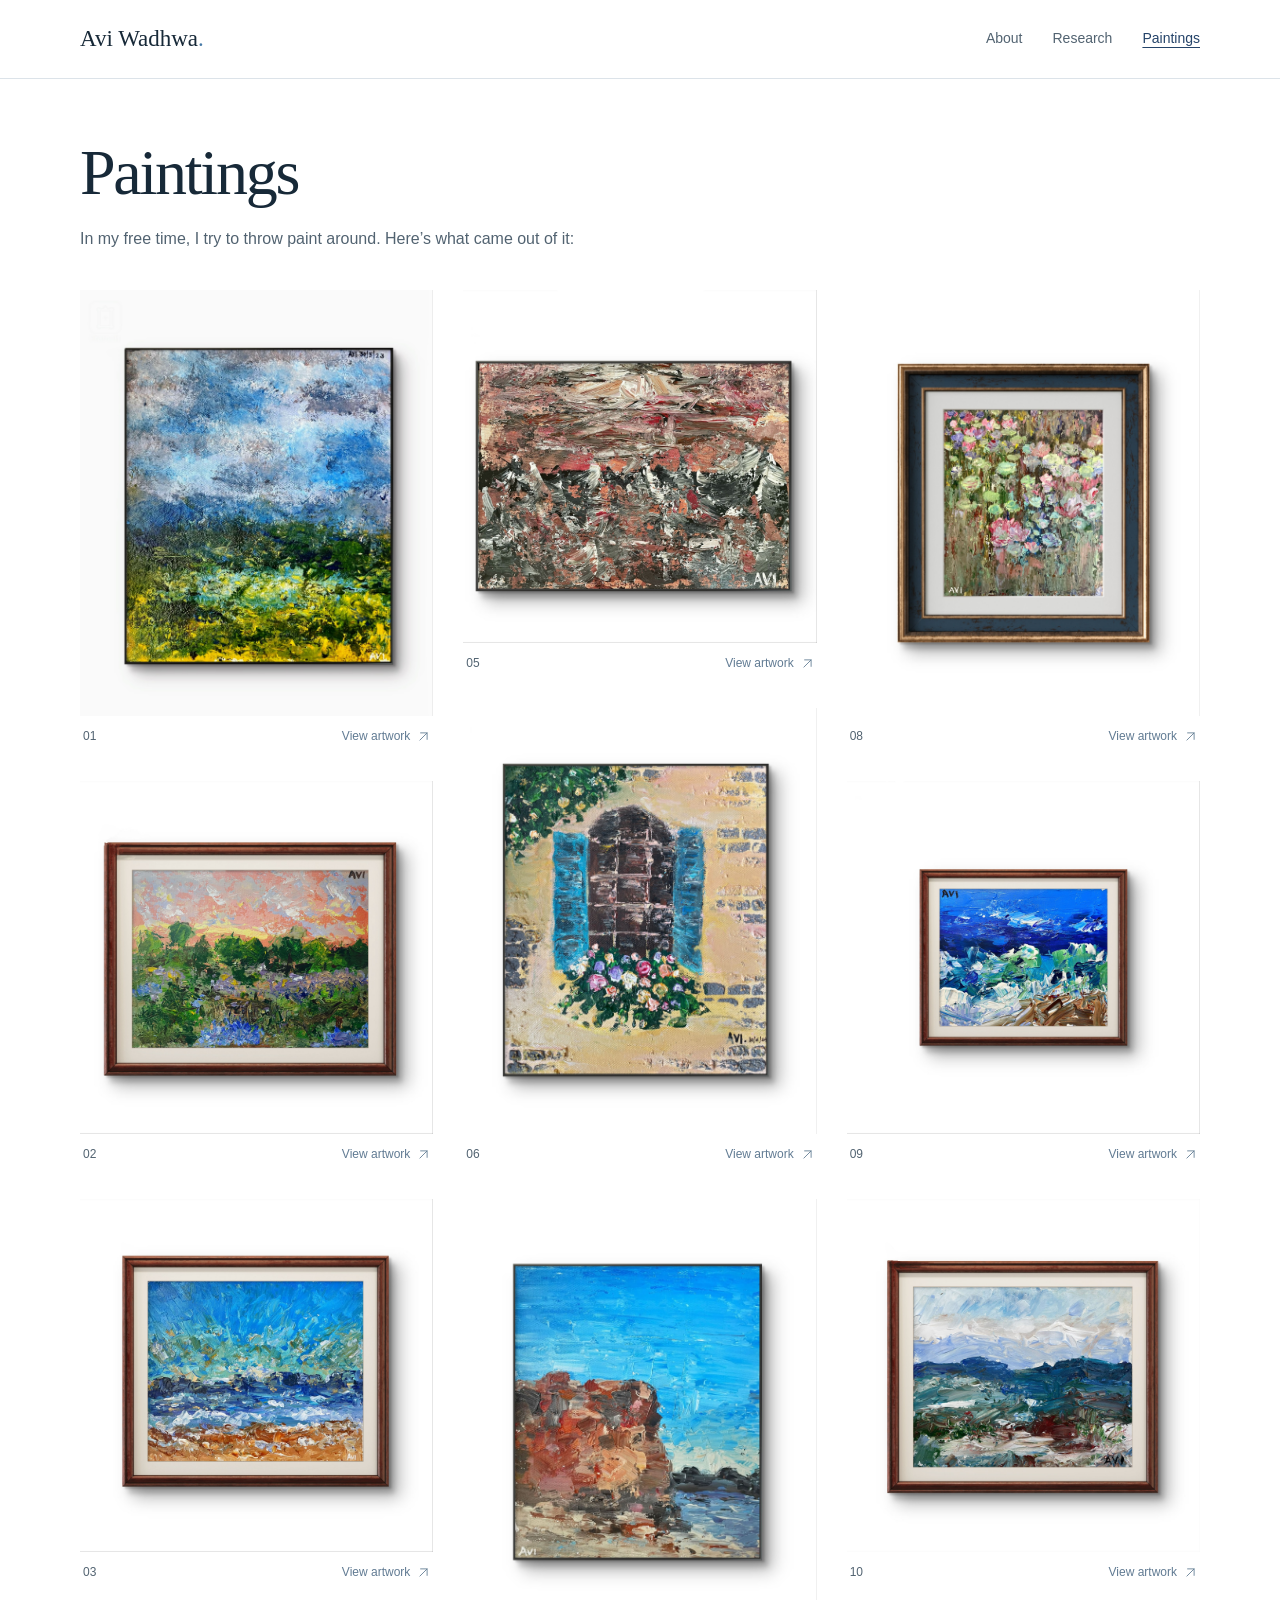
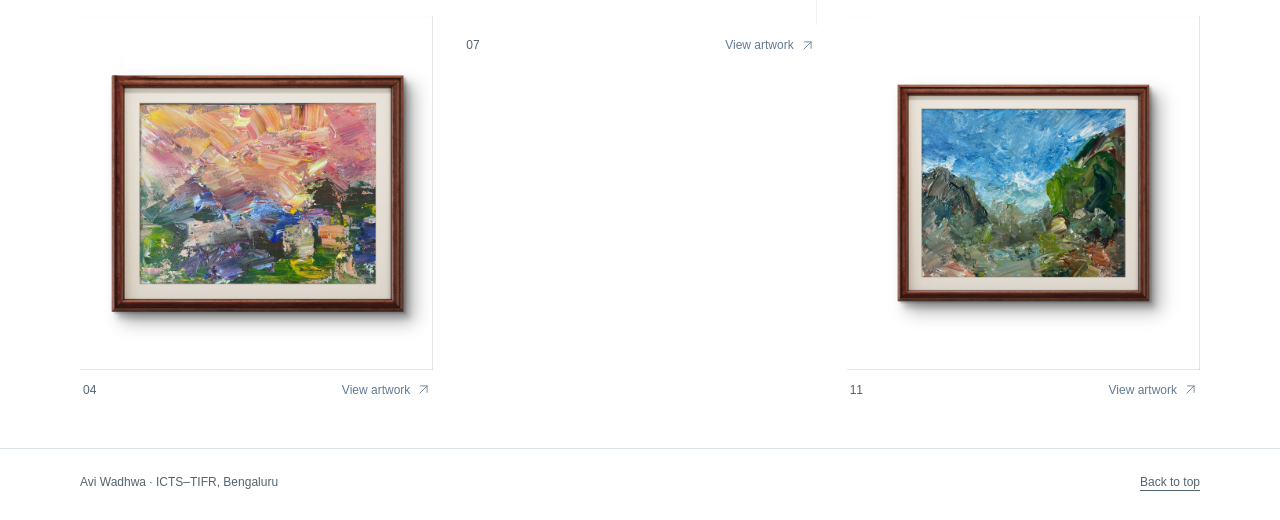
==== paintings.html @ 1bdc979d "Add files via upload" ====
<!doctype html>
<html lang="en">
<head>
  <meta charset="utf-8">
  <meta name="viewport" content="width=device-width, initial-scale=1">
  <meta name="color-scheme" content="light">
  <meta name="theme-color" content="#ffffff">
  <title>Paintings | Avi Wadhwa</title>
  <meta name="description" content="A selection of paintings by Avi Wadhwa.">
  <link rel="icon" href="data:image/svg+xml,%3Csvg xmlns='http://www.w3.org/2000/svg' viewBox='0 0 64 64'%3E%3Crect width='64' height='64' rx='14' fill='%23244369'/%3E%3Ctext x='32' y='41' font-family='Georgia,serif' font-size='30' text-anchor='middle' fill='white'%3EAW%3C/text%3E%3C/svg%3E">
  <style>
    :root { --ink: #172938; --muted: #526371; --blue: #244369; --blue-hover: #173352; --line: #dce3e9; --serif: Georgia, "Times New Roman", serif; --sans: -apple-system, BlinkMacSystemFont, "Segoe UI", Roboto, Helvetica, Arial, sans-serif; }
    *, *::before, *::after { box-sizing: border-box; }
    html { scroll-behavior: smooth; scroll-padding-top: 100px; }
    body { margin: 0; background: #fff; color: var(--ink); font-family: var(--sans); font-size: 17px; line-height: 1.7; -webkit-font-smoothing: antialiased; }
    a { color: var(--blue); text-underline-offset: 4px; text-decoration-thickness: 1px; }
    a:hover { color: var(--blue-hover); }
    a:focus-visible, button:focus-visible { outline: 3px solid #3b79bf; outline-offset: 5px; border-radius: 2px; }
    button { font: inherit; }
    h1, h2, p { margin: 0; }
    .container { width: min(1120px, calc(100% - 80px)); margin-inline: auto; }
    .skip-link { position: fixed; top: -100px; left: 16px; background: #fff; border: 2px solid var(--blue); padding: 8px 16px; z-index: 100; }
    .skip-link:focus { top: 12px; }
    .site-header { position: sticky; top: 0; z-index: 20; background: rgba(255, 255, 255, .97); border-bottom: 1px solid var(--line); }
    .header-inner { min-height: 78px; display: flex; align-items: center; justify-content: space-between; gap: 32px; }
    .brand { color: var(--ink); font-family: var(--serif); font-size: 23px; font-weight: 400; text-decoration: none; white-space: nowrap; }
    .brand::after { content: "."; color: #477aa7; }
    nav { display: flex; align-items: center; gap: 30px; }
    nav a { color: var(--muted); text-decoration: none; font-size: 14px; font-weight: 500; padding-block: 10px; }
    nav a:hover, nav a[aria-current="page"] { color: var(--blue); text-decoration: underline; }
    .gallery-intro { padding-block: 58px 38px; }
    h1 { font-family: var(--serif); font-weight: 400; font-size: clamp(44px, 5.5vw, 64px); line-height: 1.12; letter-spacing: -.035em; }
    .gallery-intro p { margin-top: 16px; color: var(--muted); font-size: 16px; }
    .gallery { columns: 3; column-gap: 30px; padding-bottom: 48px; }
    .artwork { margin: 0 0 34px; break-inside: avoid; }
    .artwork-open { display: block; width: 100%; padding: 0; border: 0; background: #fff; color: var(--muted); text-align: left; cursor: zoom-in; }
    .artwork-open img { display: block; width: 100%; height: auto; transition: opacity .18s ease; }
    .artwork-open:hover img { opacity: .92; }
    .artwork-caption { display: flex; justify-content: space-between; gap: 12px; align-items: center; margin-top: 10px; padding: 0 3px; font-size: 12px; }
    .artwork-action { display: inline-flex; align-items: center; gap: 7px; color: #617b93; }
    .artwork-action svg { width: 13px; height: 13px; }
    .site-footer { border-top: 1px solid var(--line); padding-block: 23px 28px; }
    .footer-inner { display: flex; gap: 20px; justify-content: space-between; font-size: 12px; color: var(--muted); }
    .footer-inner a { color: var(--muted); }
    .artwork-viewer { width: min(1080px, calc(100vw - 40px)); max-width: none; max-height: calc(100vh - 32px); max-height: calc(100dvh - 32px); padding: 20px 24px; border: 1px solid var(--line); border-radius: 5px; color: var(--ink); background: #fff; }
    .artwork-viewer::backdrop { background: rgba(15, 29, 42, .72); }
    .viewer-header { display: flex; justify-content: space-between; gap: 20px; align-items: center; padding-bottom: 12px; }
    .viewer-title { font-family: var(--serif); font-size: 21px; font-weight: 400; }
    .close-viewer { display: inline-flex; align-items: center; justify-content: center; width: 42px; height: 42px; padding: 10px; border: 1px solid var(--line); border-radius: 3px; background: #fff; color: var(--blue); cursor: pointer; }
    .close-viewer svg { width: 18px; height: 18px; }
    .viewer-image { display: block; max-width: 100%; width: auto; height: auto; max-height: calc(100vh - 210px); max-height: calc(100dvh - 210px); margin-inline: auto; object-fit: contain; }
    .viewer-footer { display: flex; justify-content: space-between; gap: 12px; align-items: center; padding-top: 17px; }
    .viewer-count { color: var(--muted); font-size: 12px; }
    .viewer-step { min-height: 42px; padding: 7px 13px; border: 1px solid var(--line); border-radius: 3px; background: #fff; color: var(--blue); font-size: 13px; cursor: pointer; }
    .close-viewer:hover, .viewer-step:hover { background: #f3f7fb; }
    @media (max-width: 950px) { .gallery { columns: 2; } }
    @media (max-width: 740px) {
      html { scroll-padding-top: 124px; }
      .container { width: calc(100% - 40px); }
      .header-inner { flex-wrap: wrap; justify-content: center; gap: 0; padding-block: 10px 4px; }
      .brand { width: 100%; text-align: center; font-size: 21px; }
      nav { gap: 16px; }
      .gallery-intro { padding-block: 43px 29px; }
      .gallery { column-gap: 24px; }
      .footer-inner { flex-wrap: wrap; gap: 8px; }
    }
    @media (max-width: 560px) {
      .gallery { columns: 1; padding-bottom: 20px; }
      .artwork { margin-bottom: 29px; }
      .artwork-viewer { width: calc(100vw - 20px); padding: 14px; }
      .viewer-image { max-height: calc(100vh - 195px); max-height: calc(100dvh - 195px); }
      .viewer-header { padding-bottom: 8px; }
    }
    @media (prefers-reduced-motion: reduce) { html { scroll-behavior: auto; } *, *::before, *::after { transition: none !important; } }
    @media print { .site-header { position: static; } nav, .skip-link, .artwork-action { display: none; } .container { width: 100%; } .gallery { columns: 2; } .gallery-intro { padding-block: 20px 25px; } }
  </style>
</head>
<body>
  <a class="skip-link" href="#main">Skip to content</a>
  <header class="site-header">
    <div class="container header-inner">
      <a class="brand" href="index.html">Avi Wadhwa</a>
      <nav aria-label="Main navigation">
        <a href="index.html#about">About</a>
        <a href="index.html#research">Research</a>
        <a href="paintings.html" aria-current="page">Paintings</a>
      </nav>
    </div>
  </header>
  <main id="main" class="container">
    <div class="gallery-intro">
      <h1 id="paintings-heading">Paintings</h1>
      <p>In my free time, I try to throw paint around. Here’s what came out of it:</p>
    </div>
    <div class="gallery" role="group" aria-labelledby="paintings-heading">
      <figure class="artwork" id="painting-01">
          <button class="artwork-open" type="button" aria-haspopup="dialog" aria-controls="artwork-viewer" aria-label="View painting 01 at full size">
            <img src="[data-uri]" alt="A blue and white sky above a meadow of yellow flowers." width="1491" height="1800" loading="lazy" decoding="async">
            <span class="artwork-caption"><span>01</span><span class="artwork-action" aria-hidden="true">View artwork <svg viewBox="0 0 18 18" fill="none" stroke="currentColor" stroke-width="1.2" stroke-linecap="round" stroke-linejoin="round"><path d="M4 14 14 4 M5 4h9v9"/></svg></span></span>
          </button>
        </figure>
        <figure class="artwork" id="painting-02">
          <button class="artwork-open" type="button" aria-haspopup="dialog" aria-controls="artwork-viewer" aria-label="View painting 02 at full size">
            <img src="[data-uri]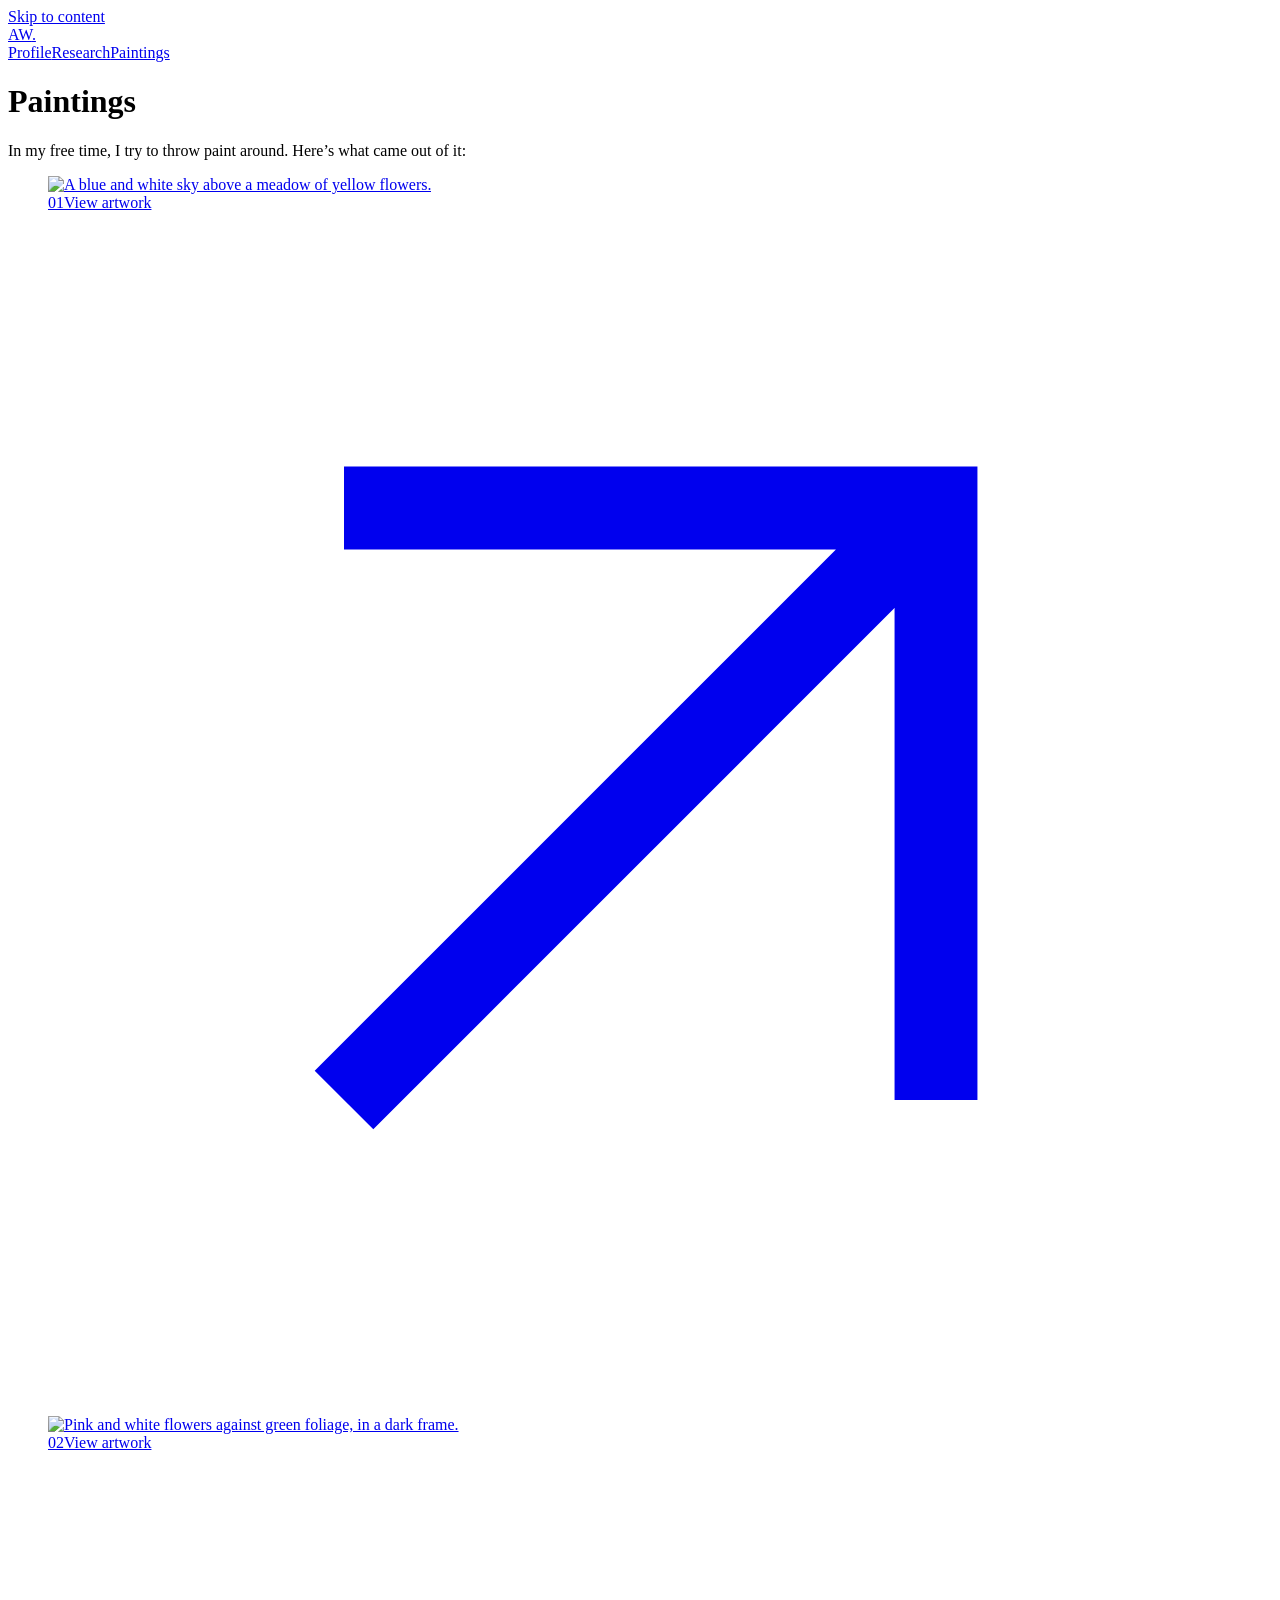
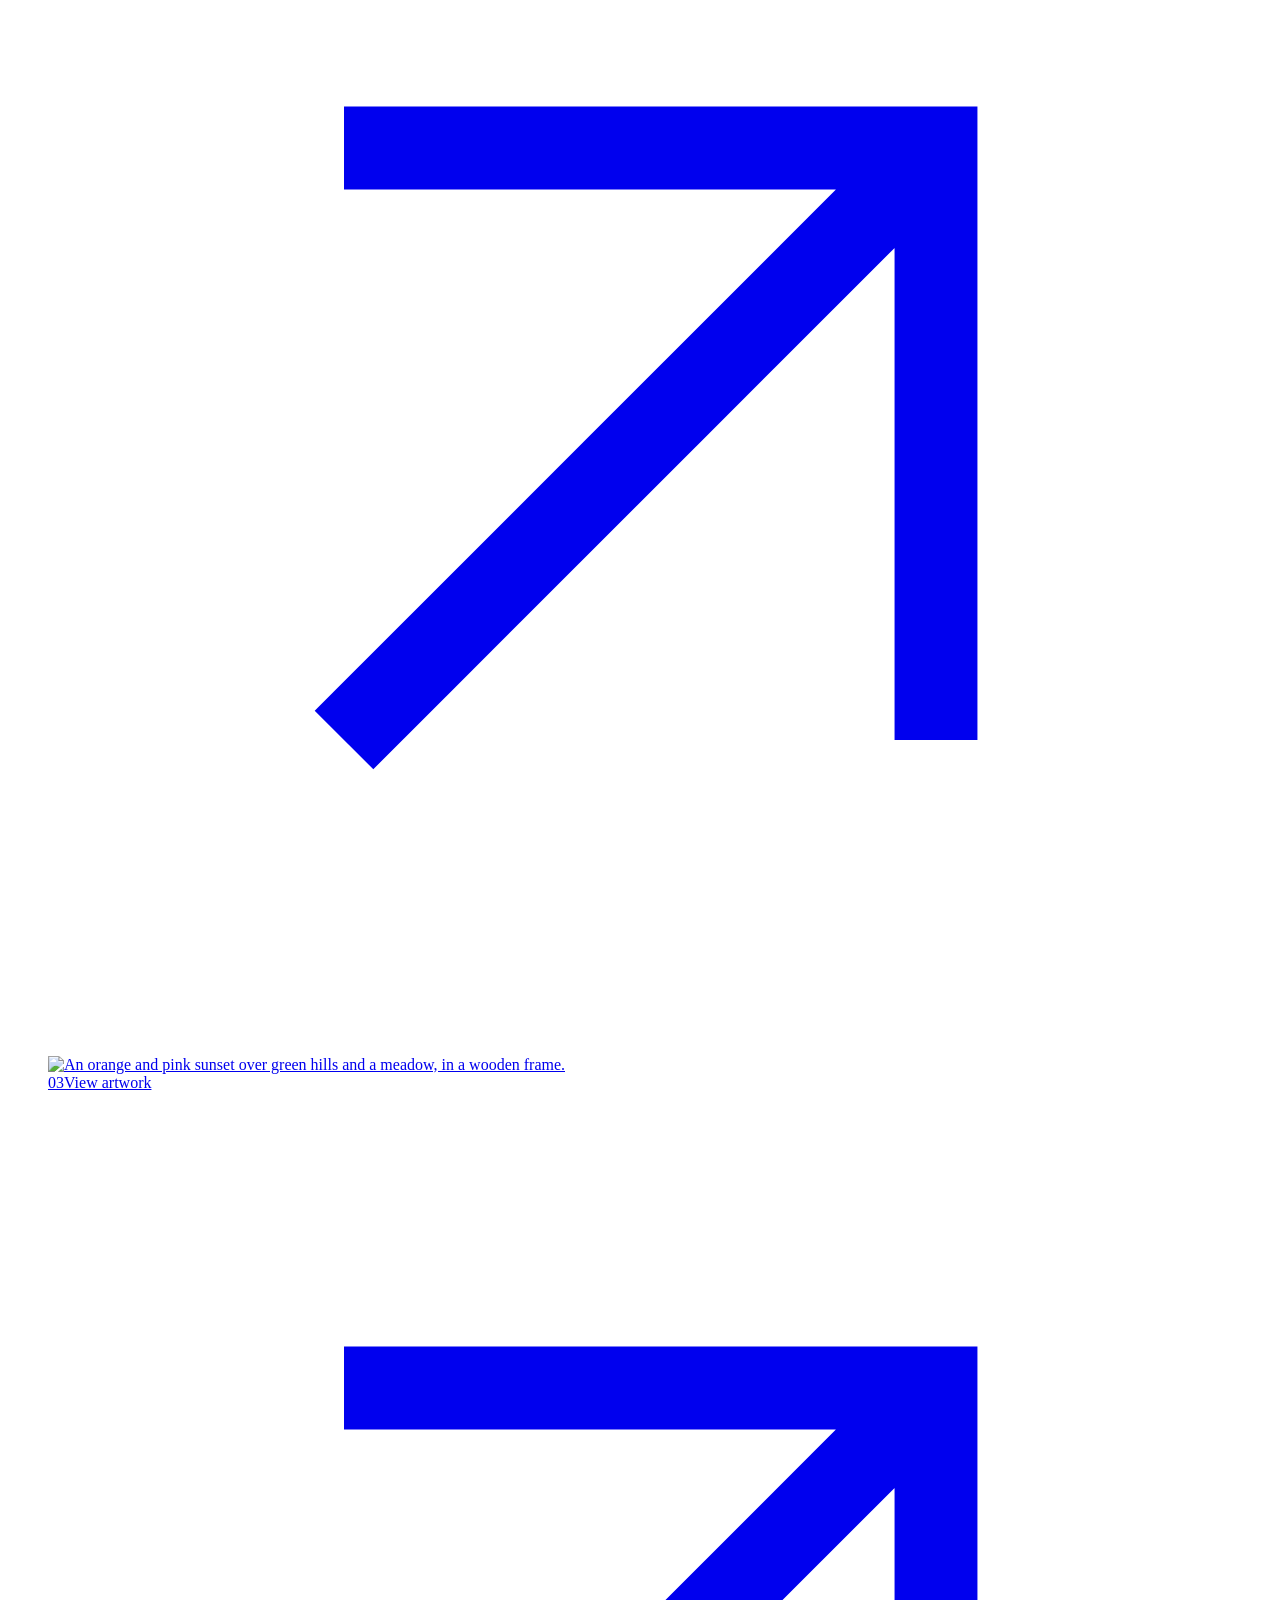
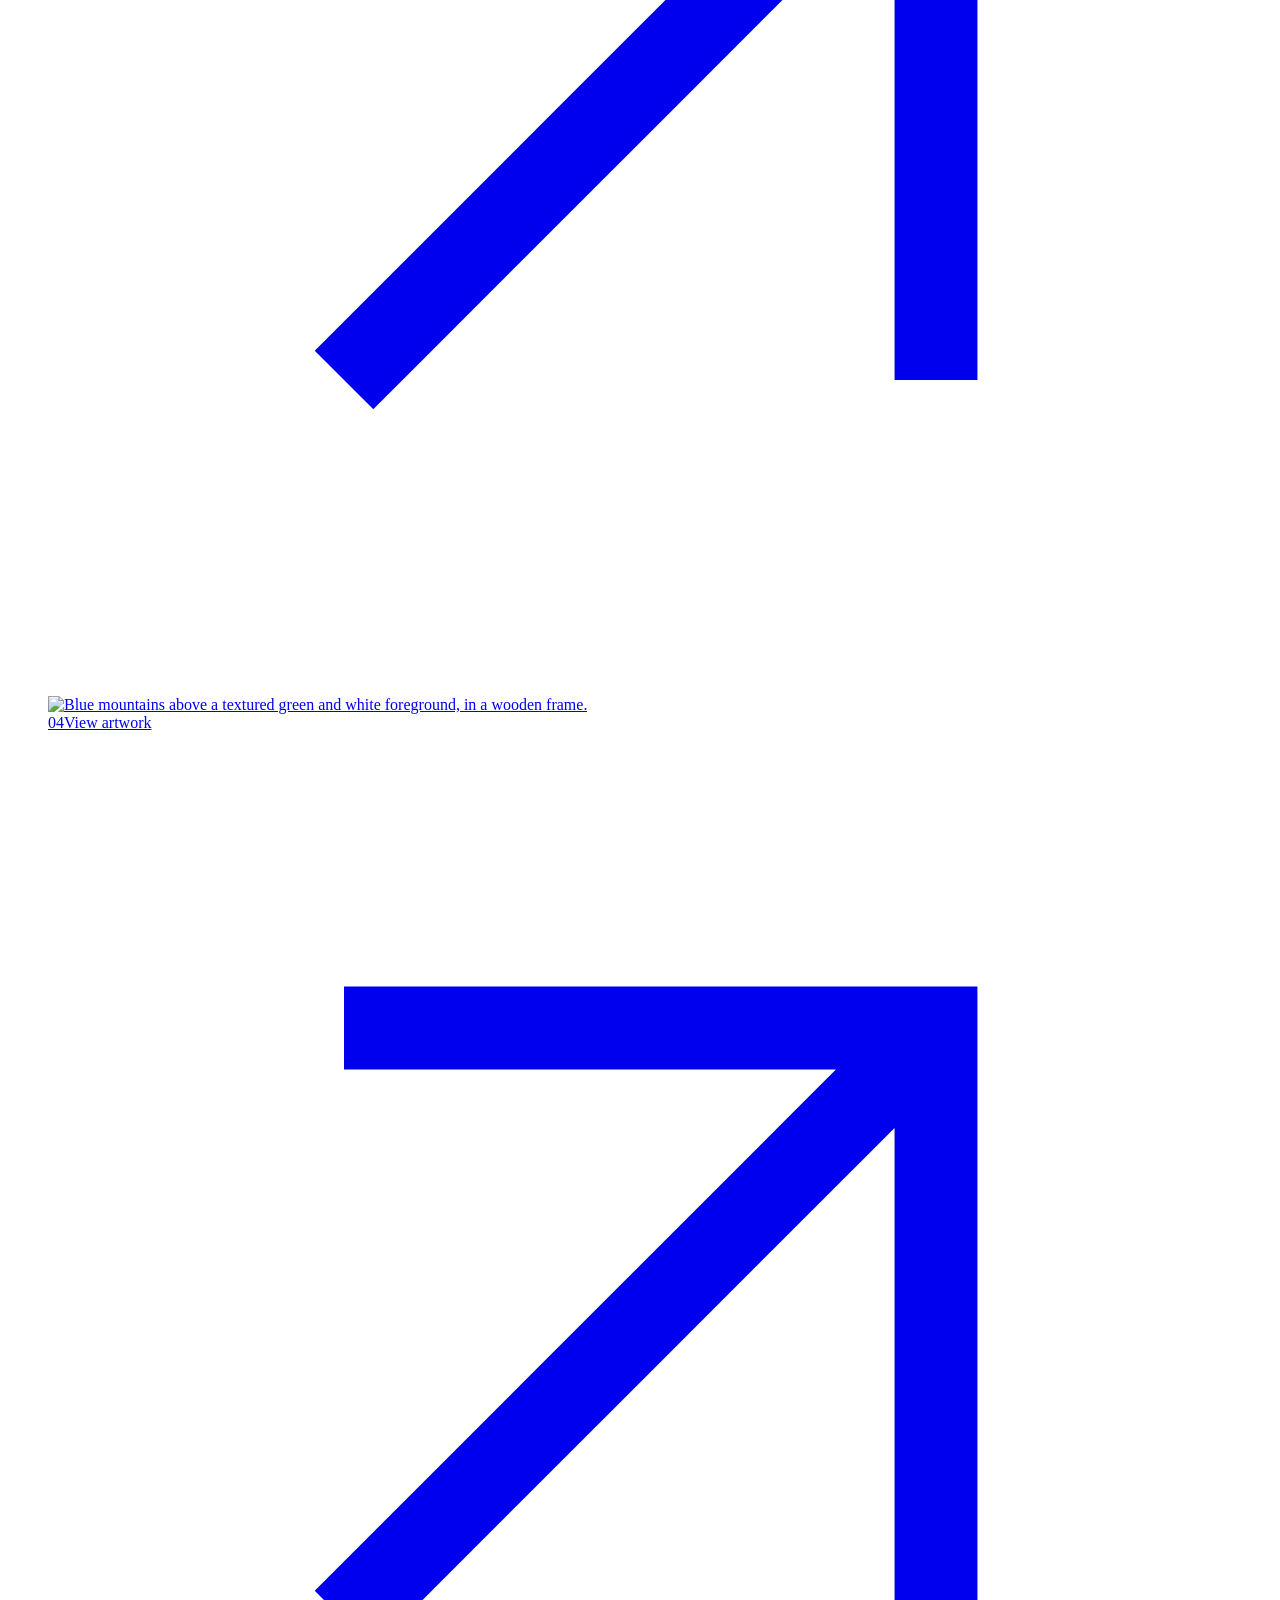
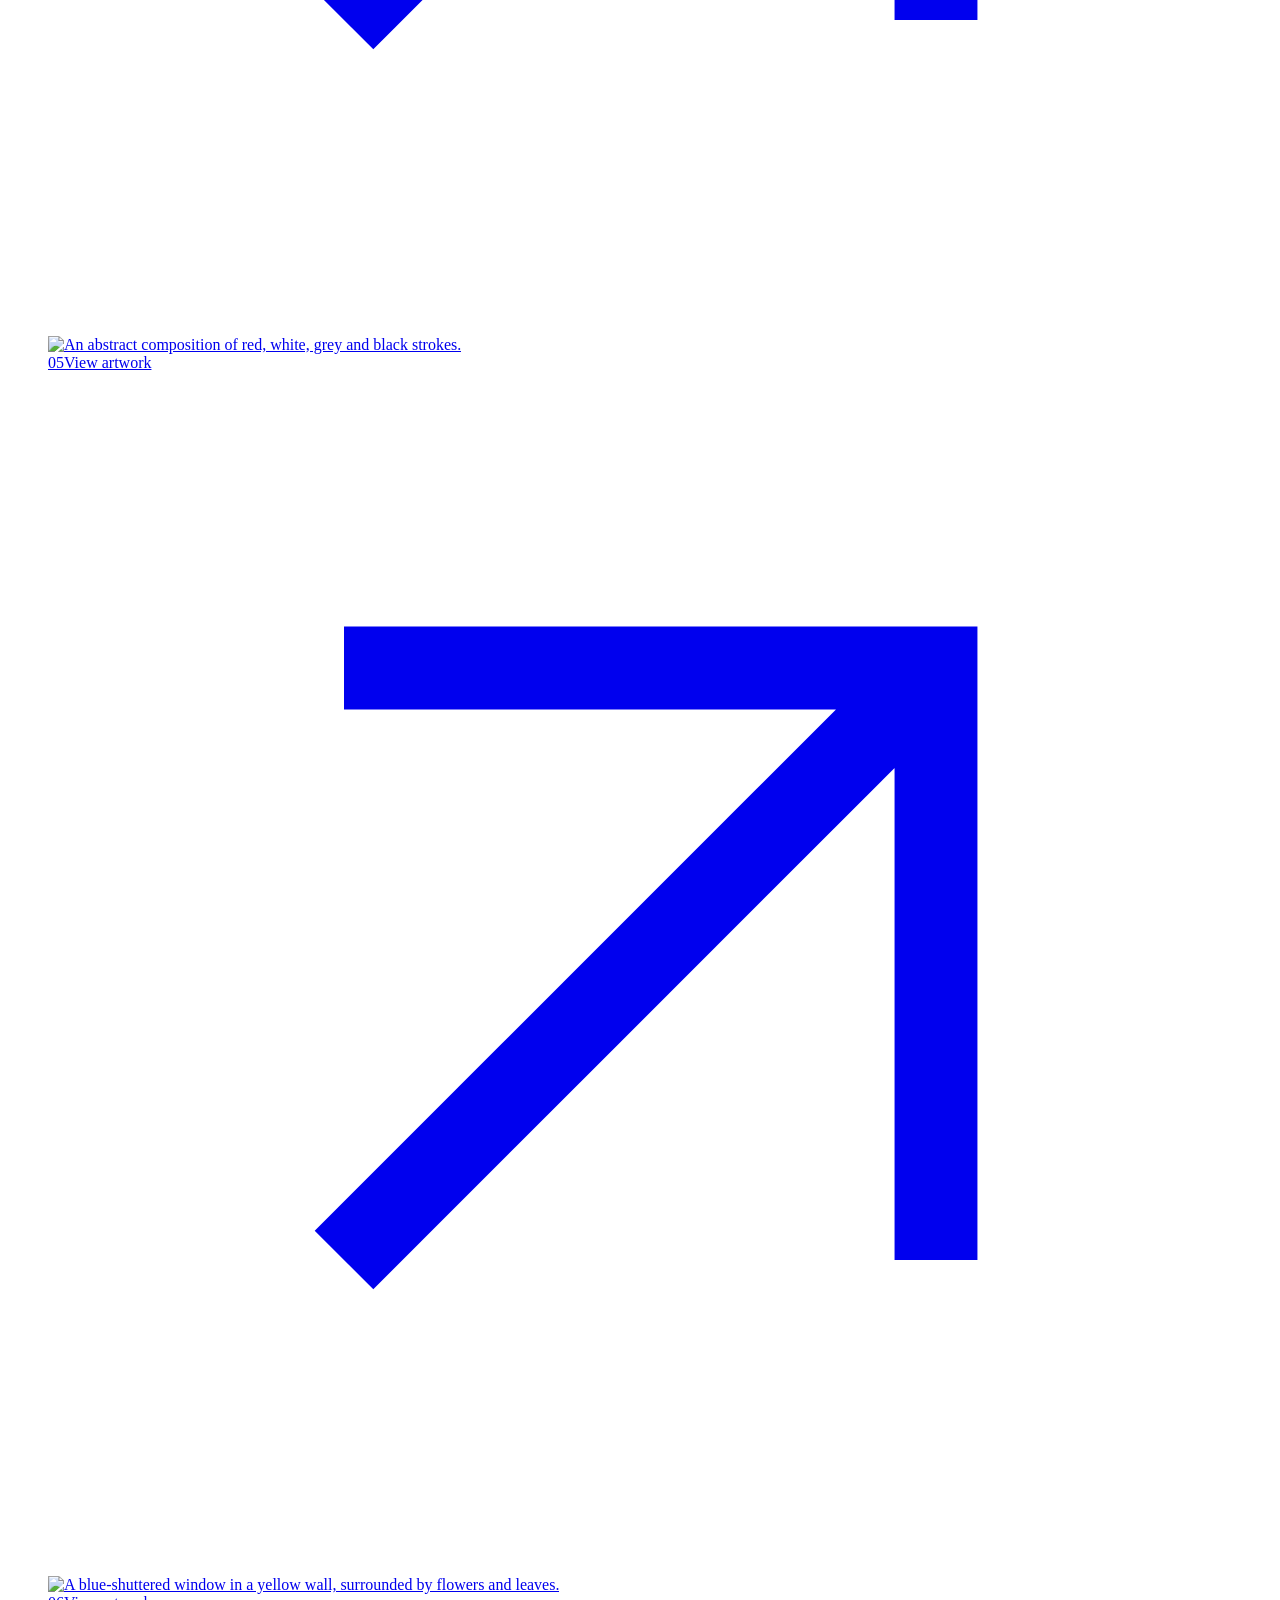
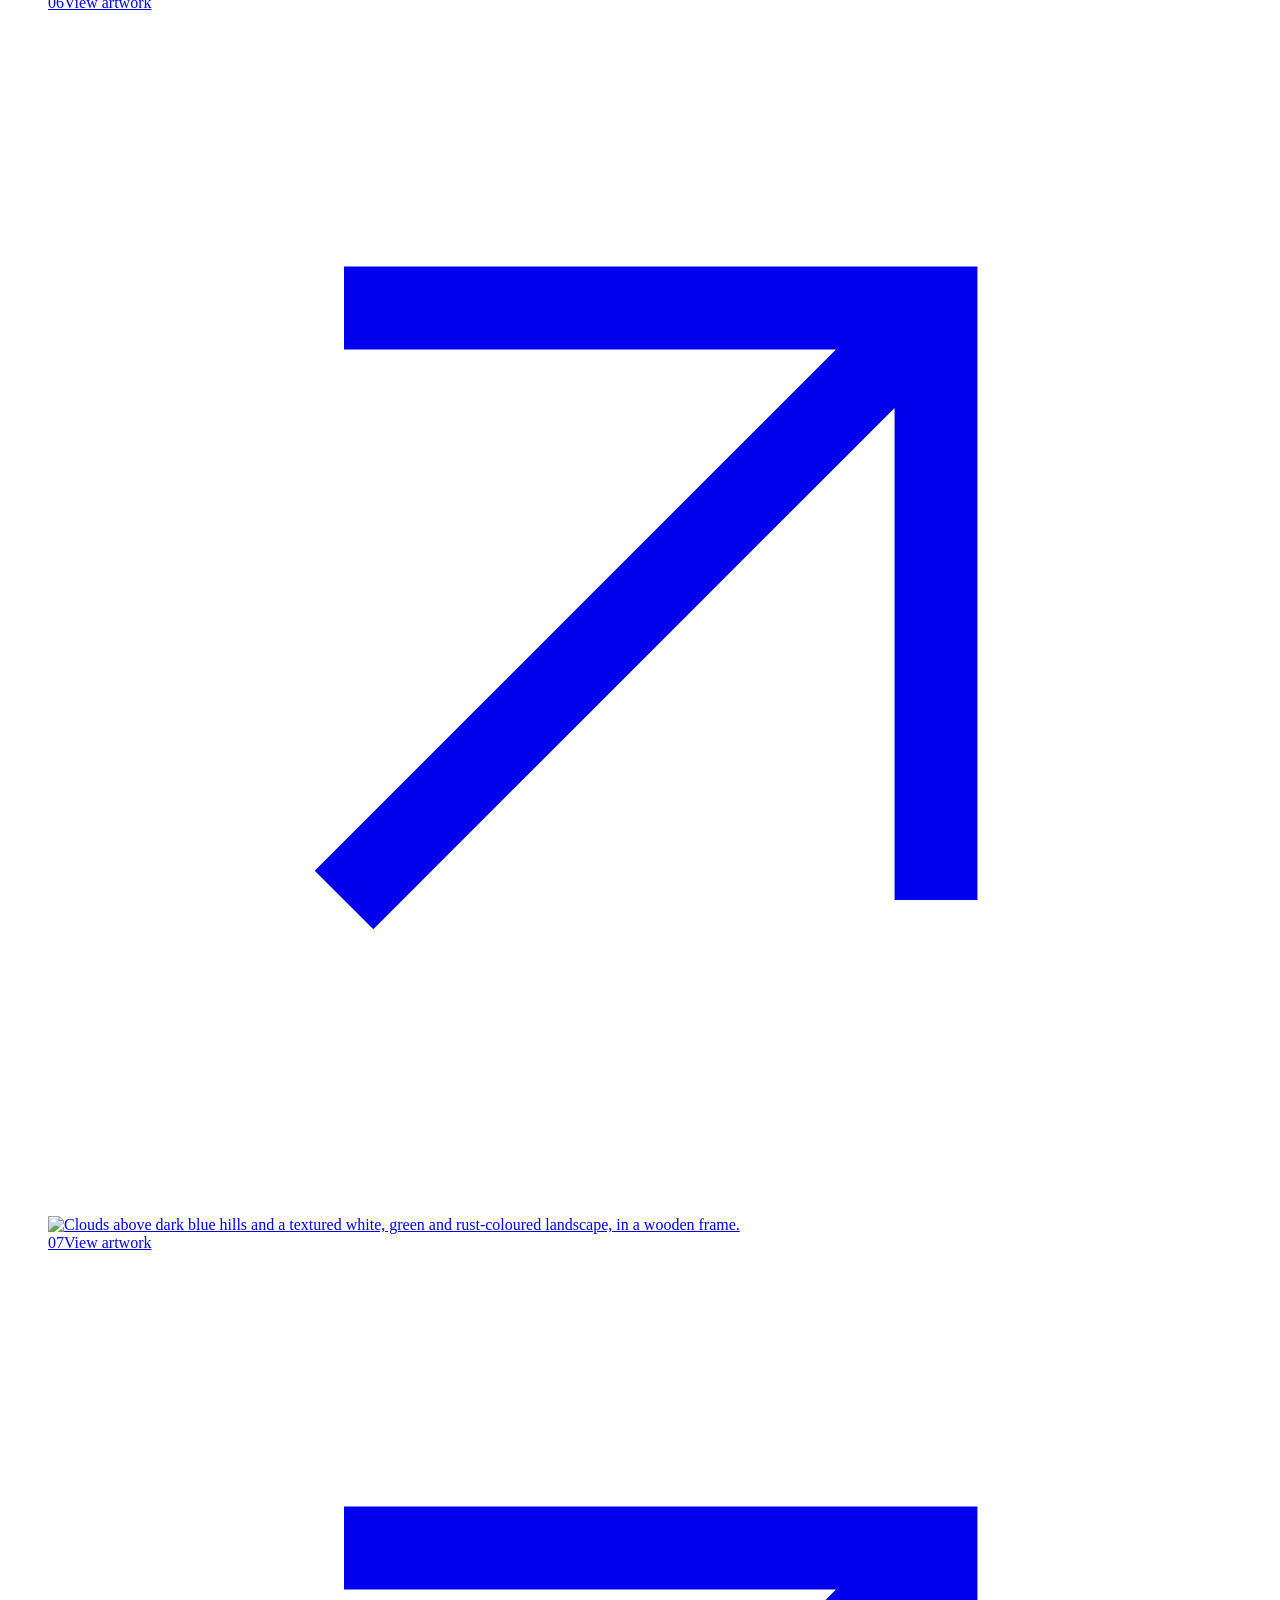
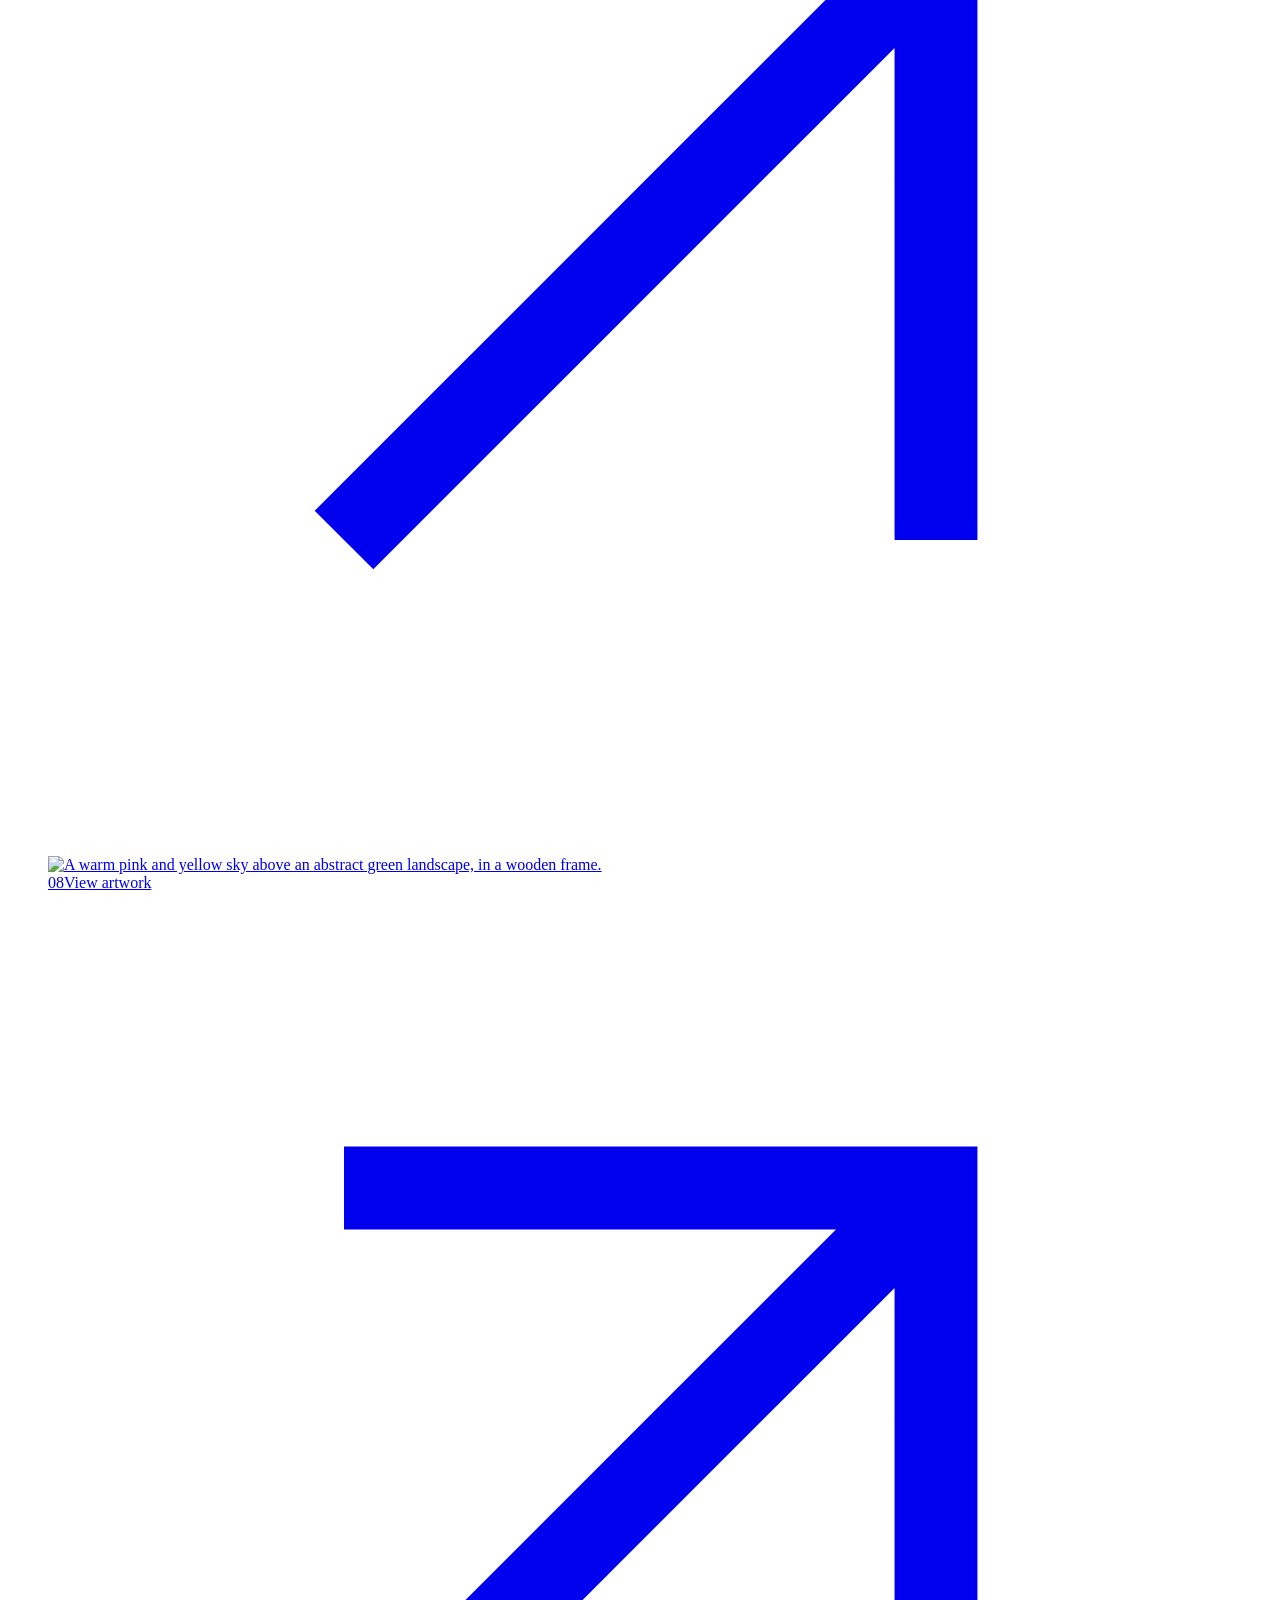
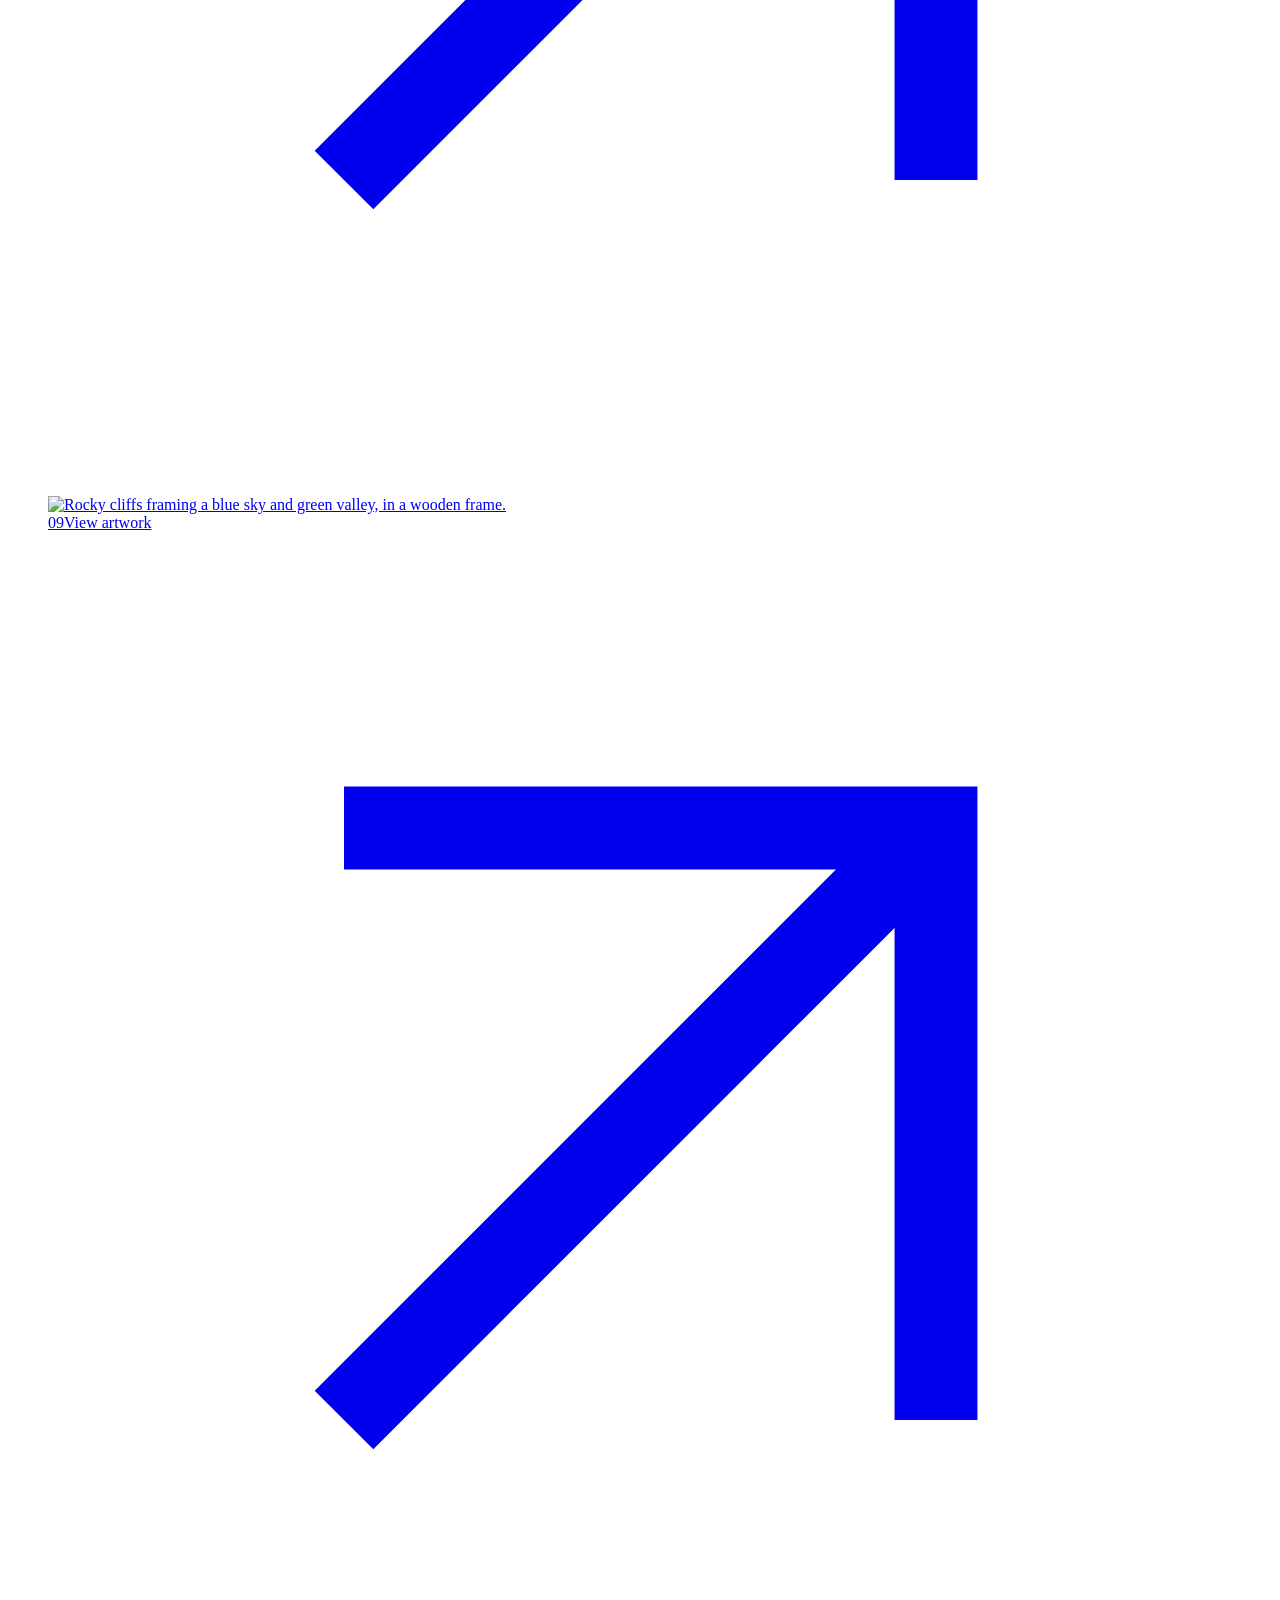
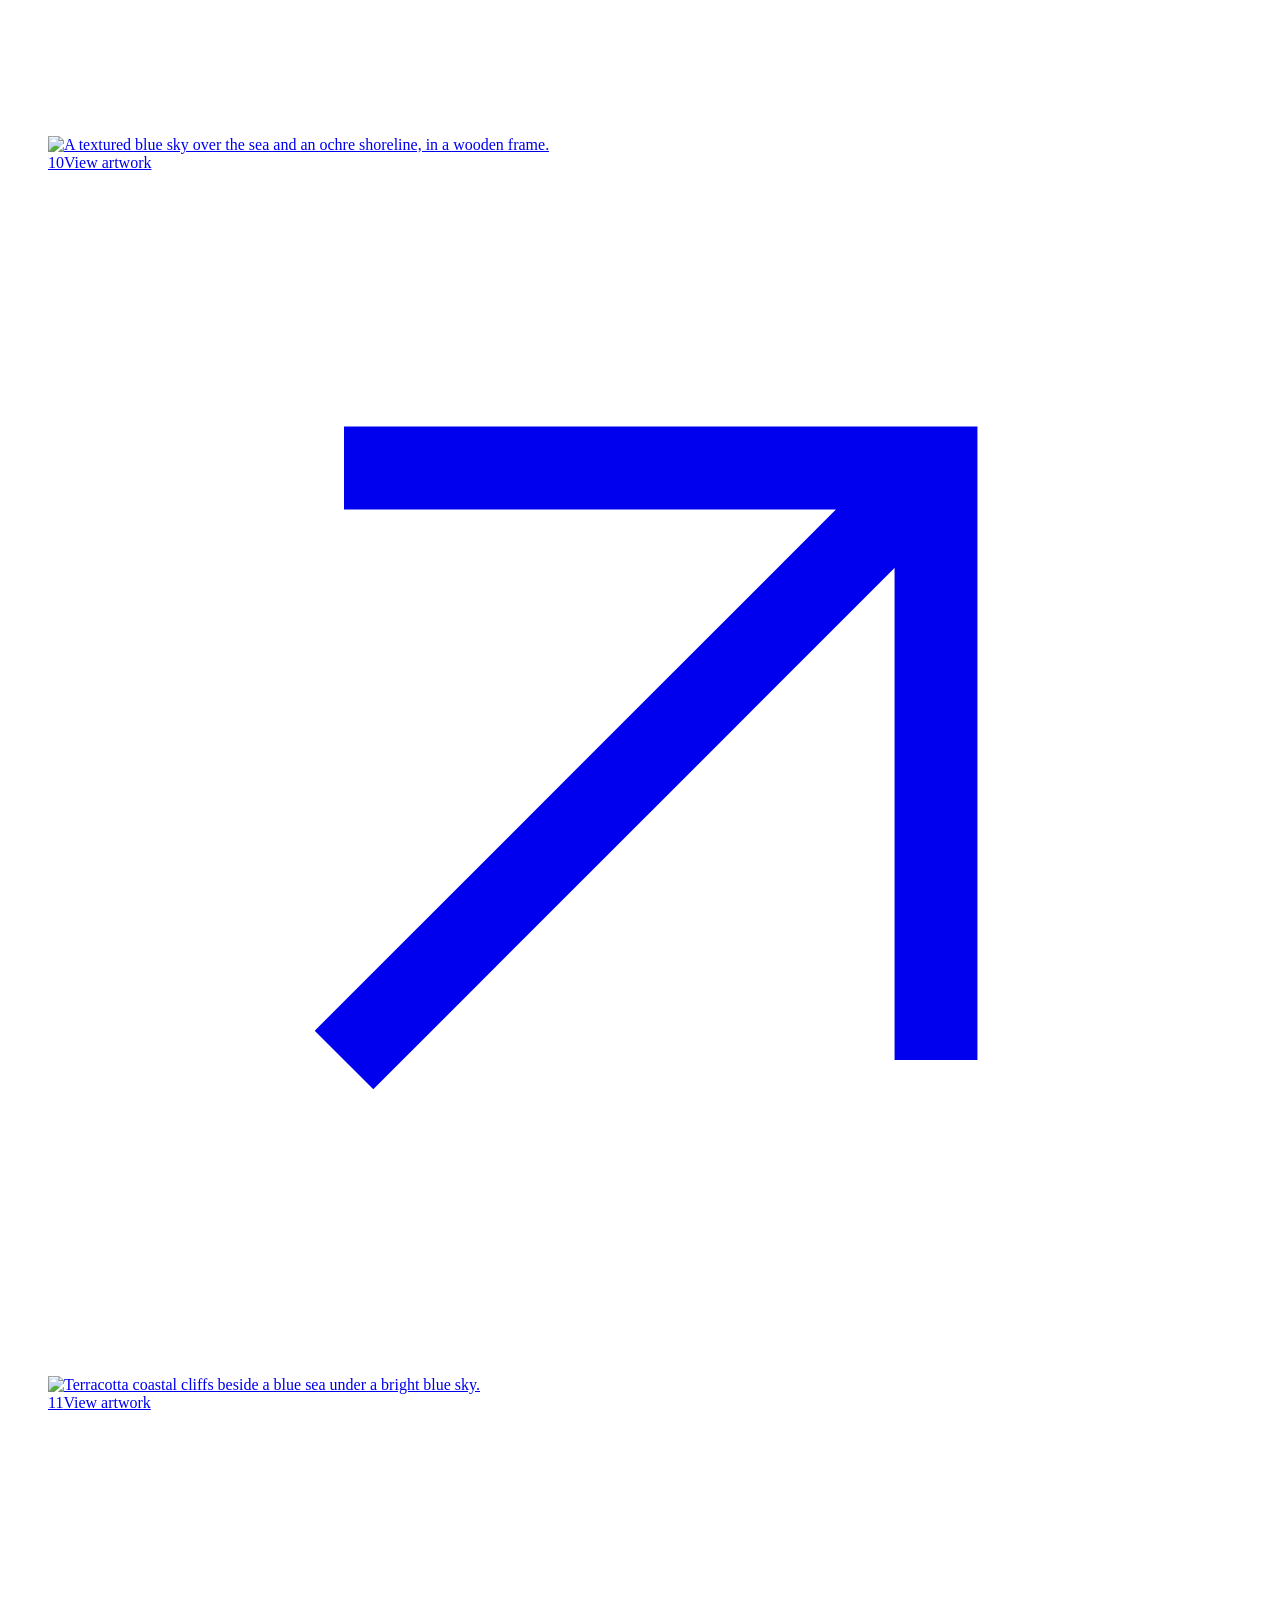
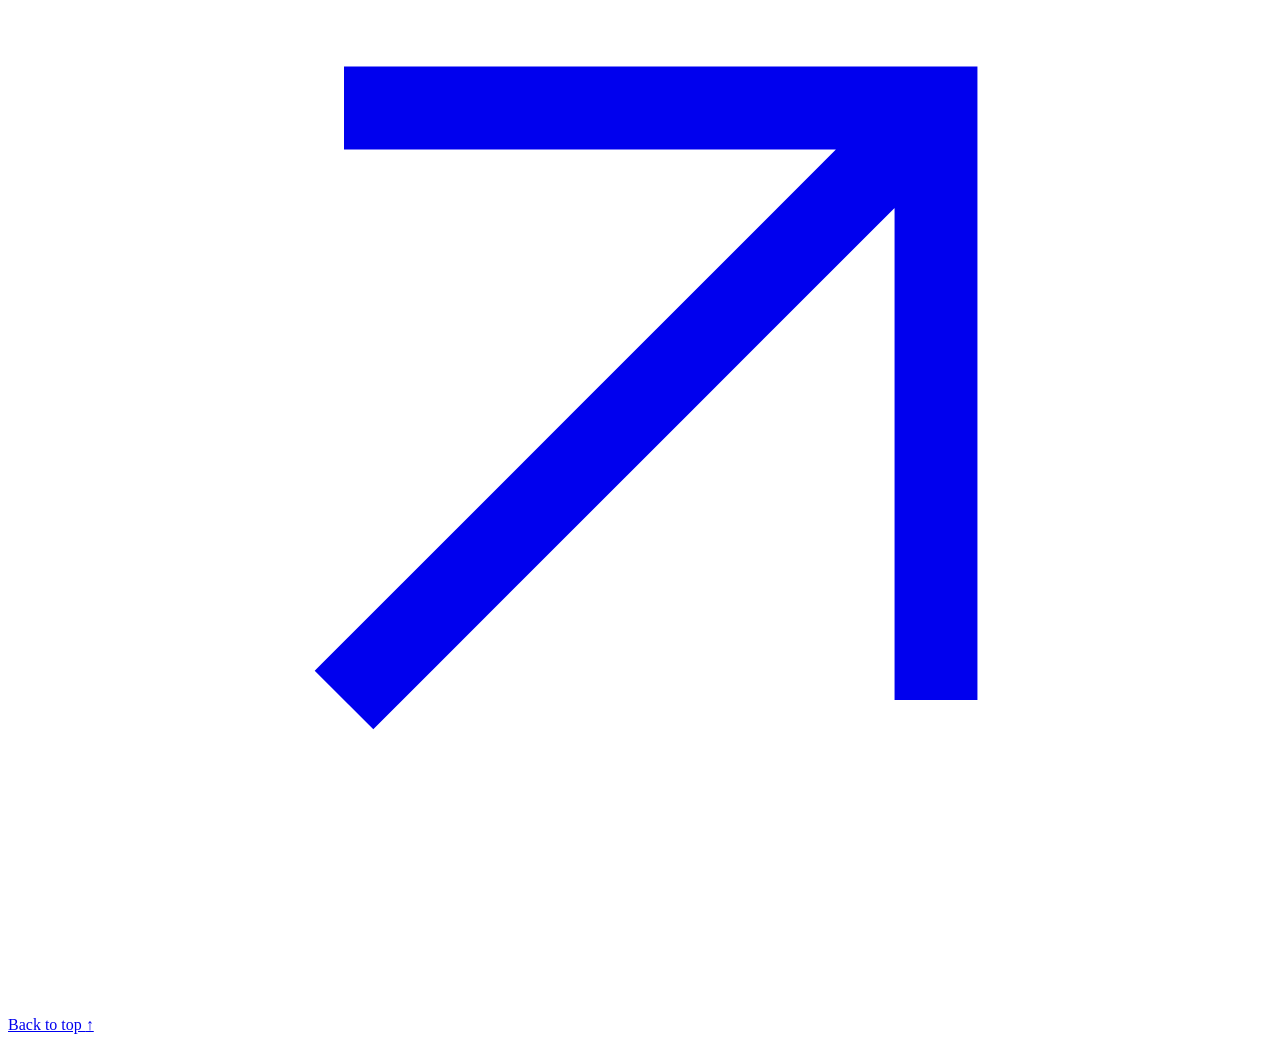
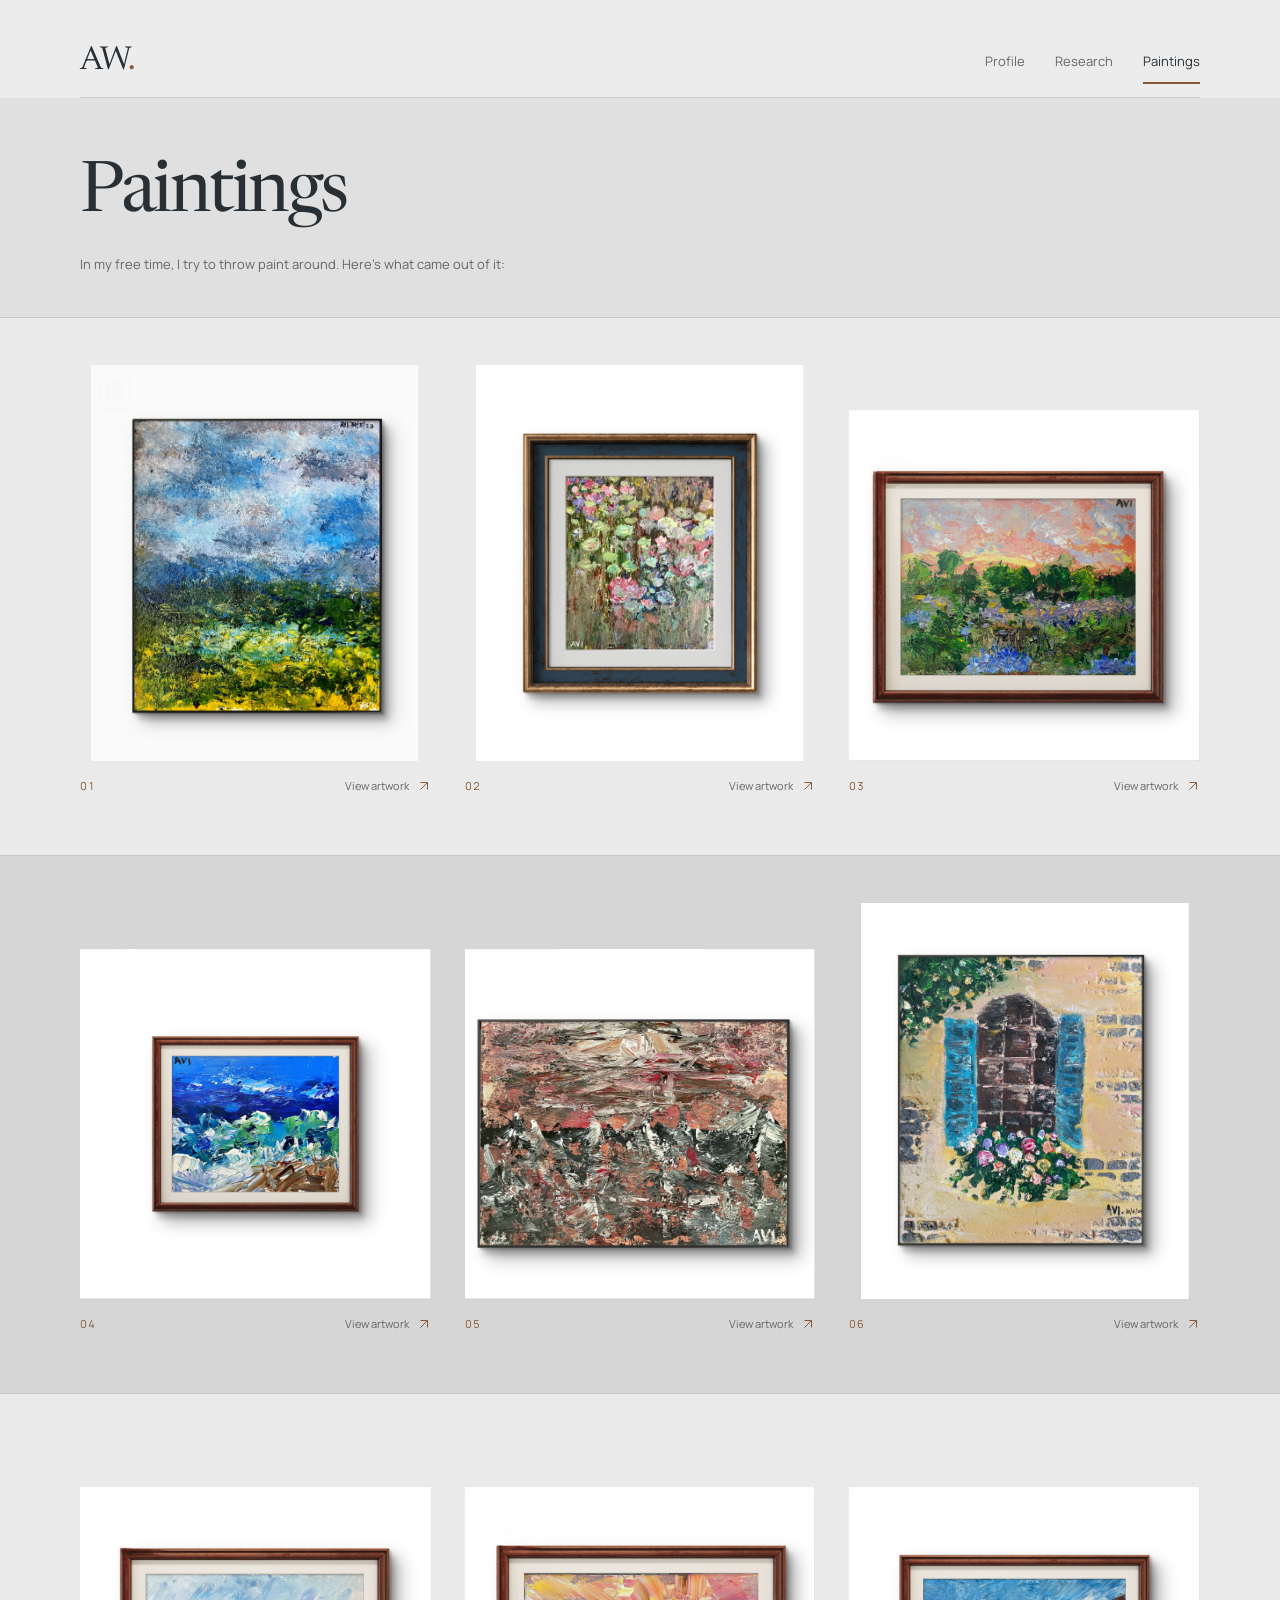
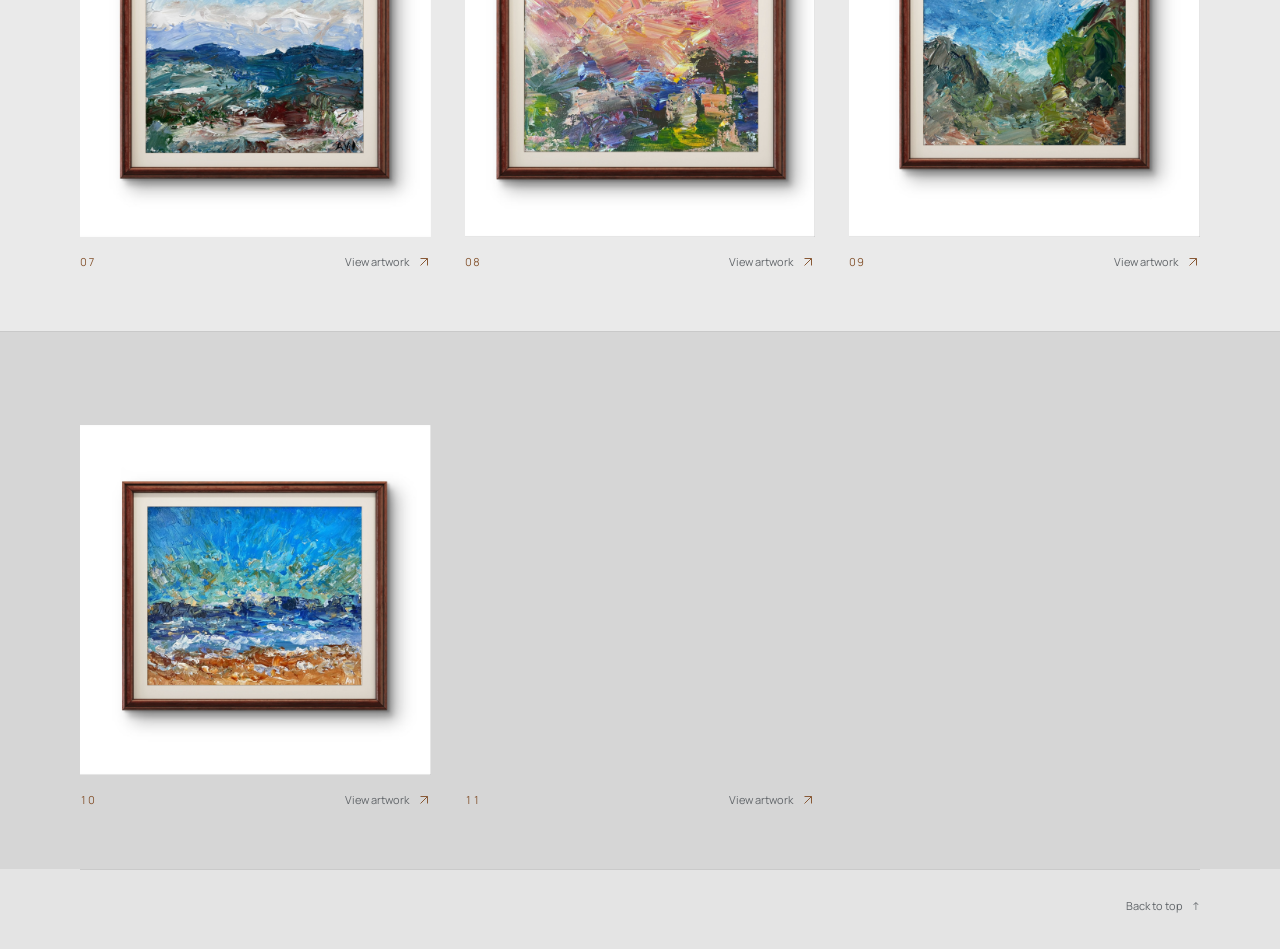
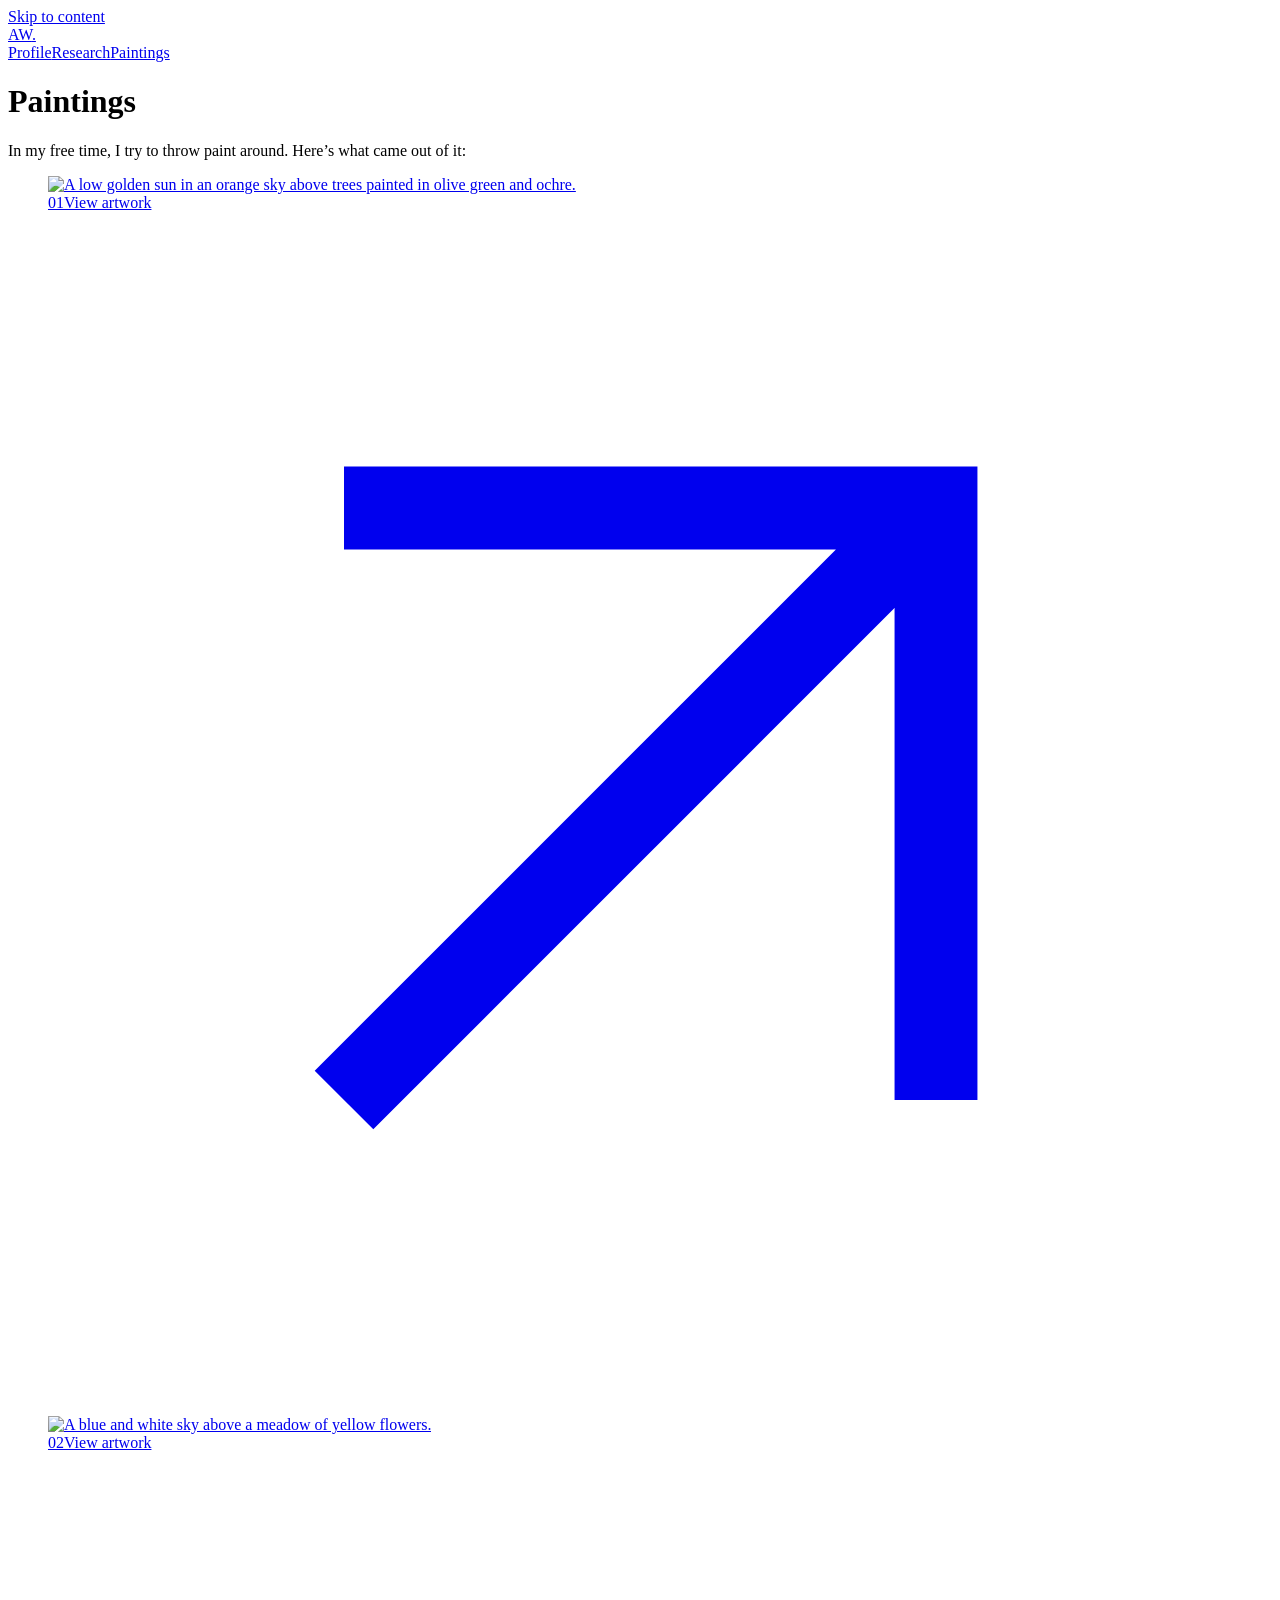
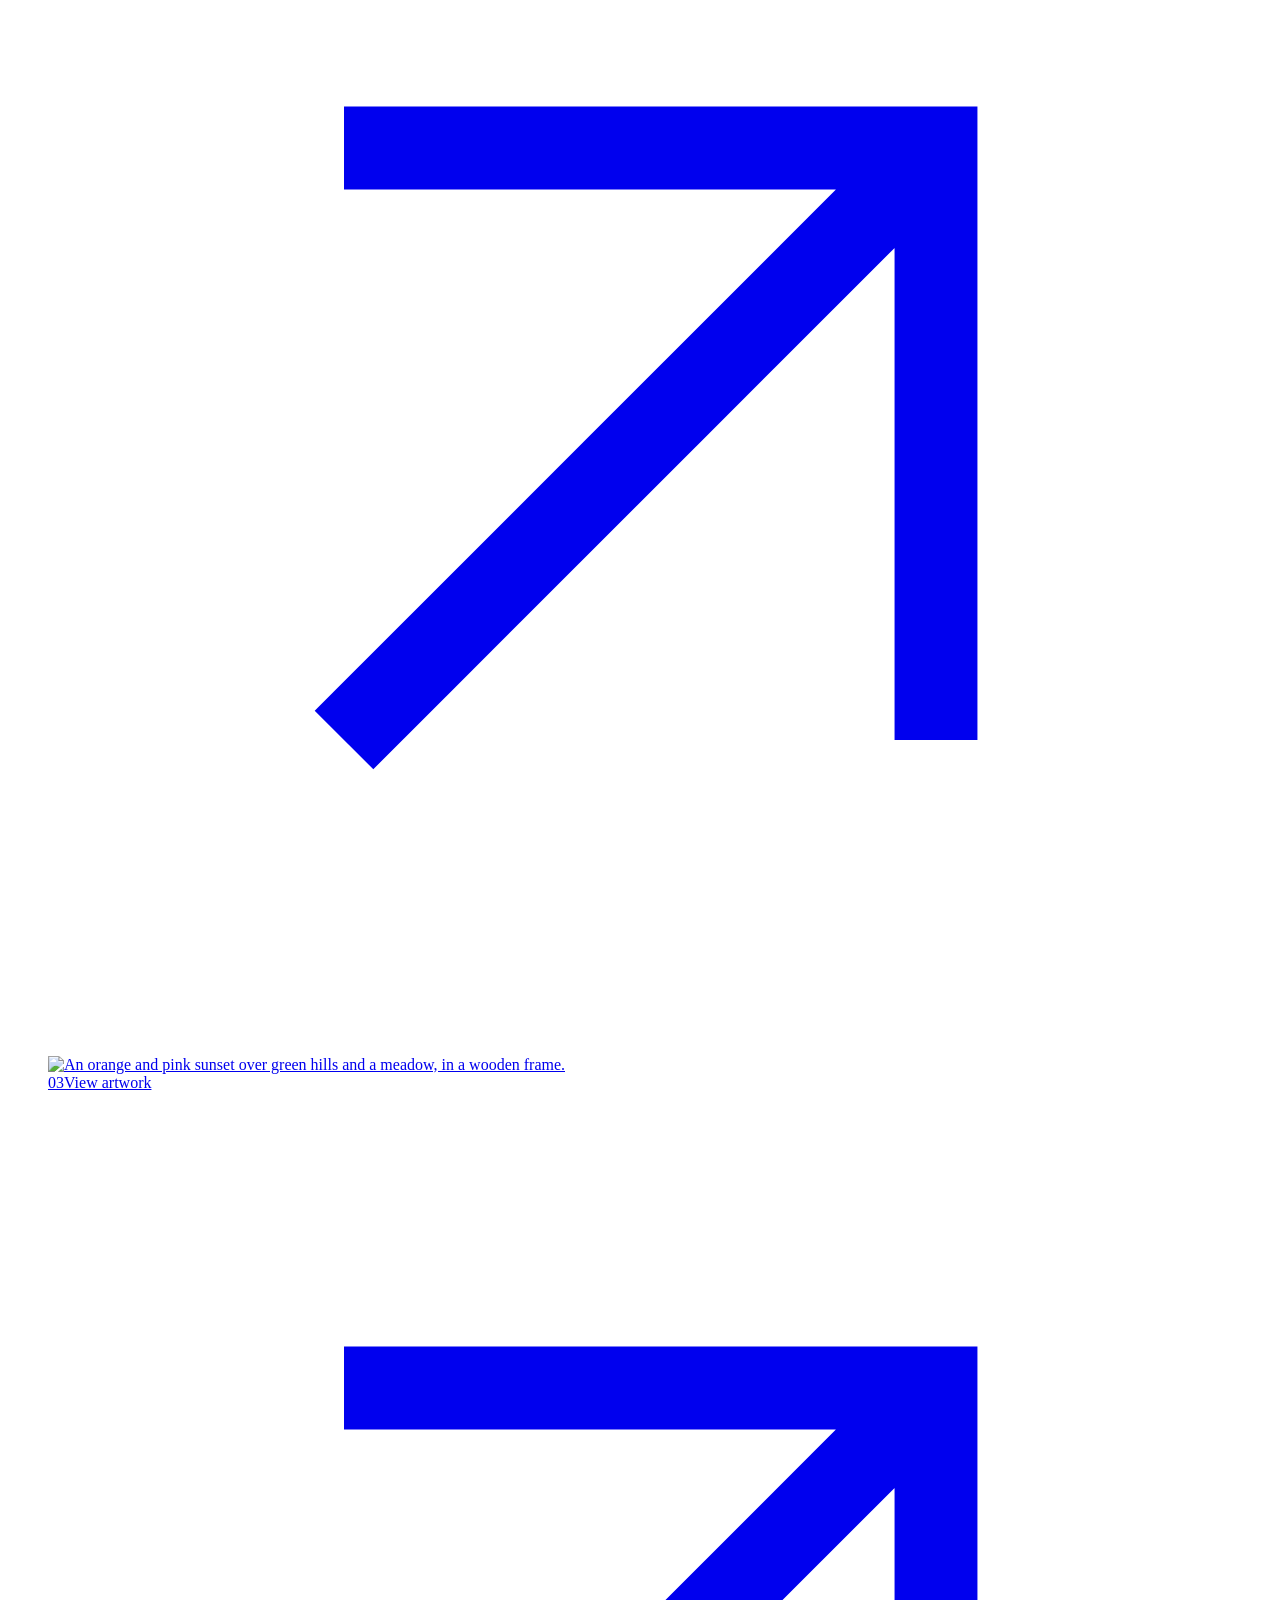
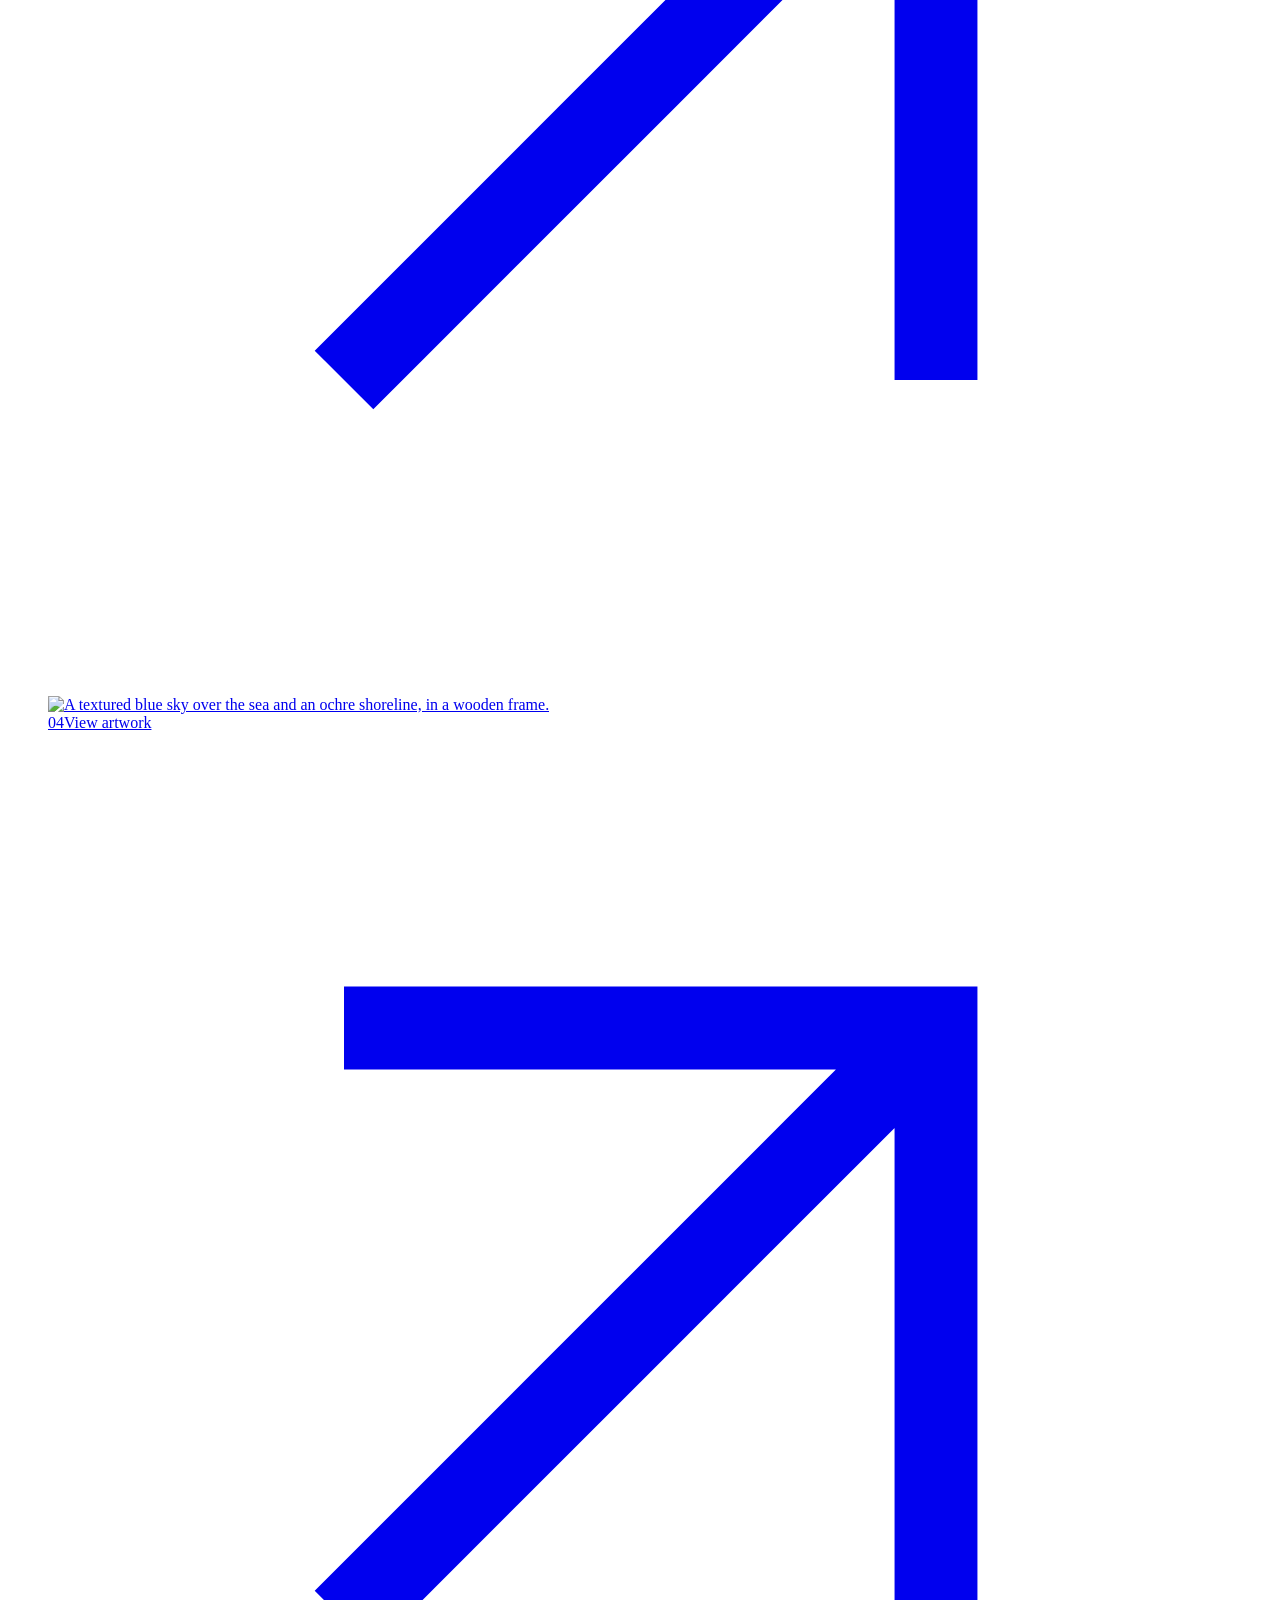
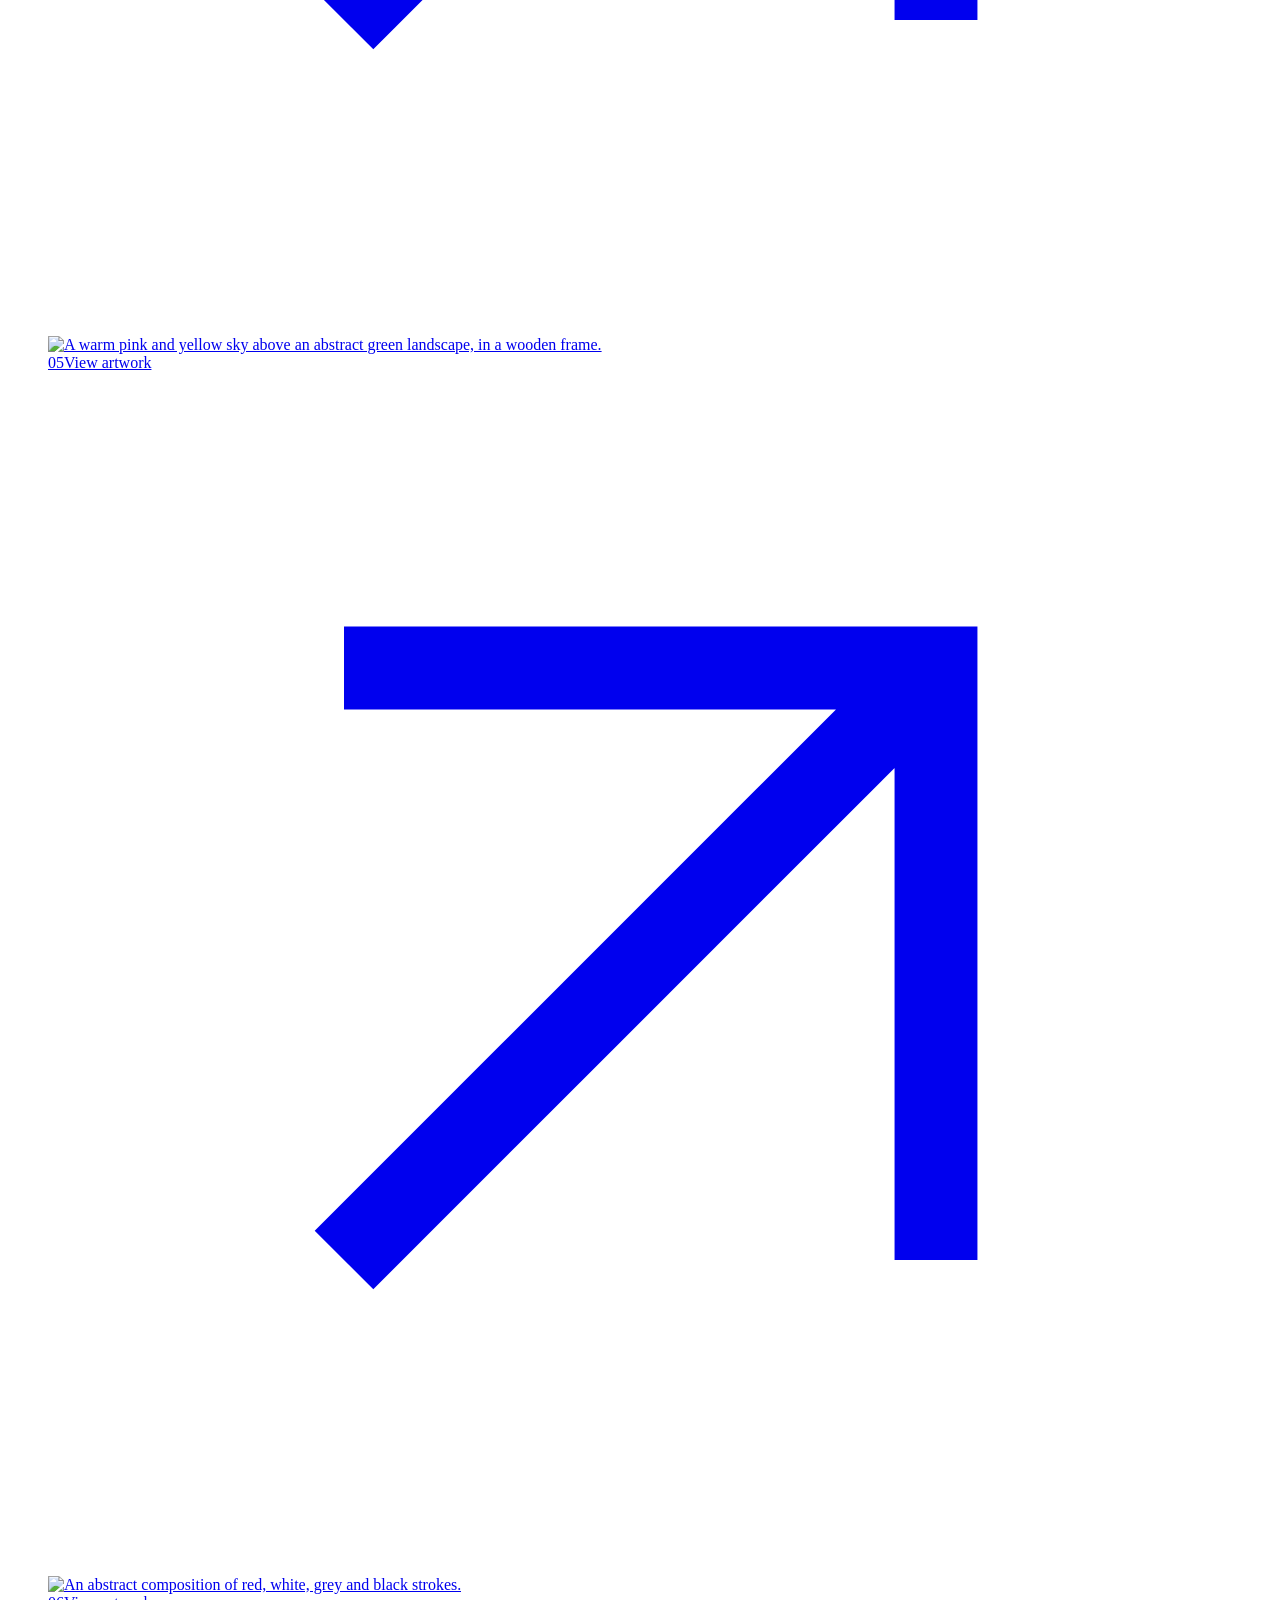
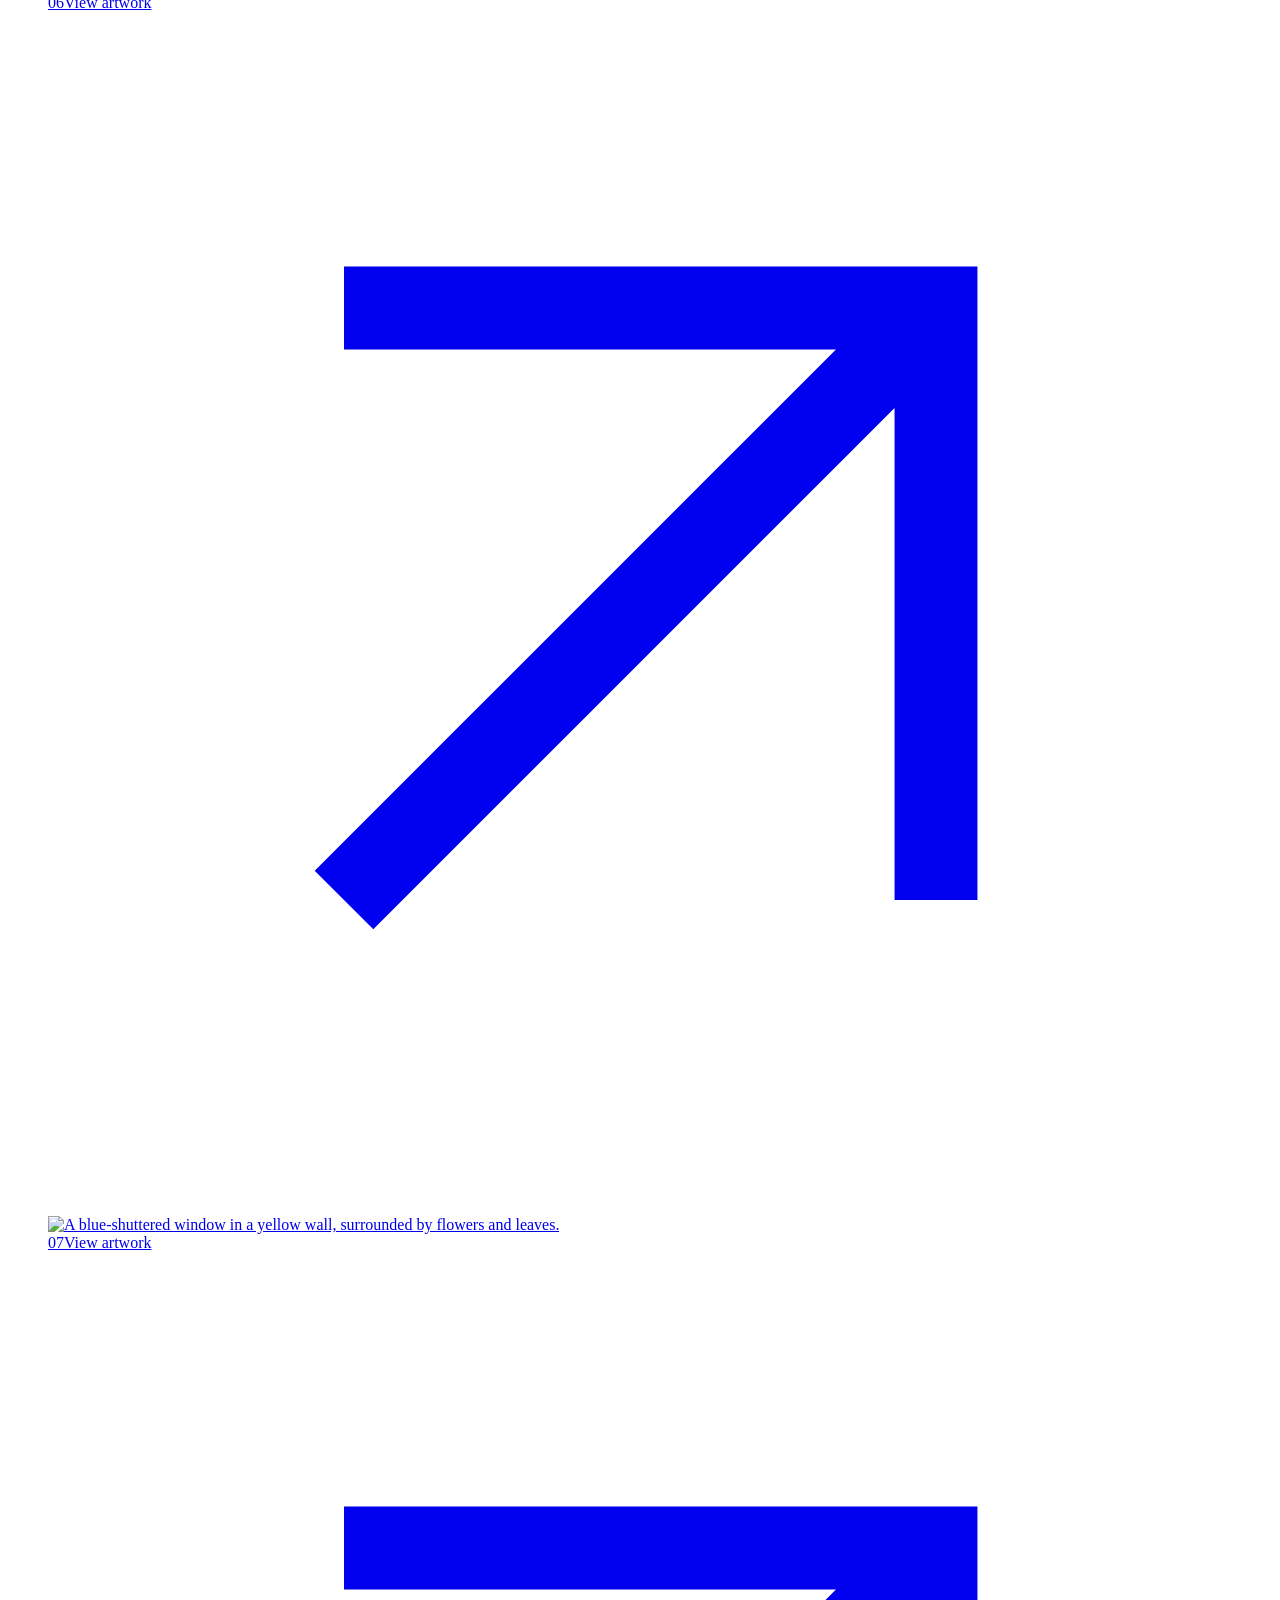
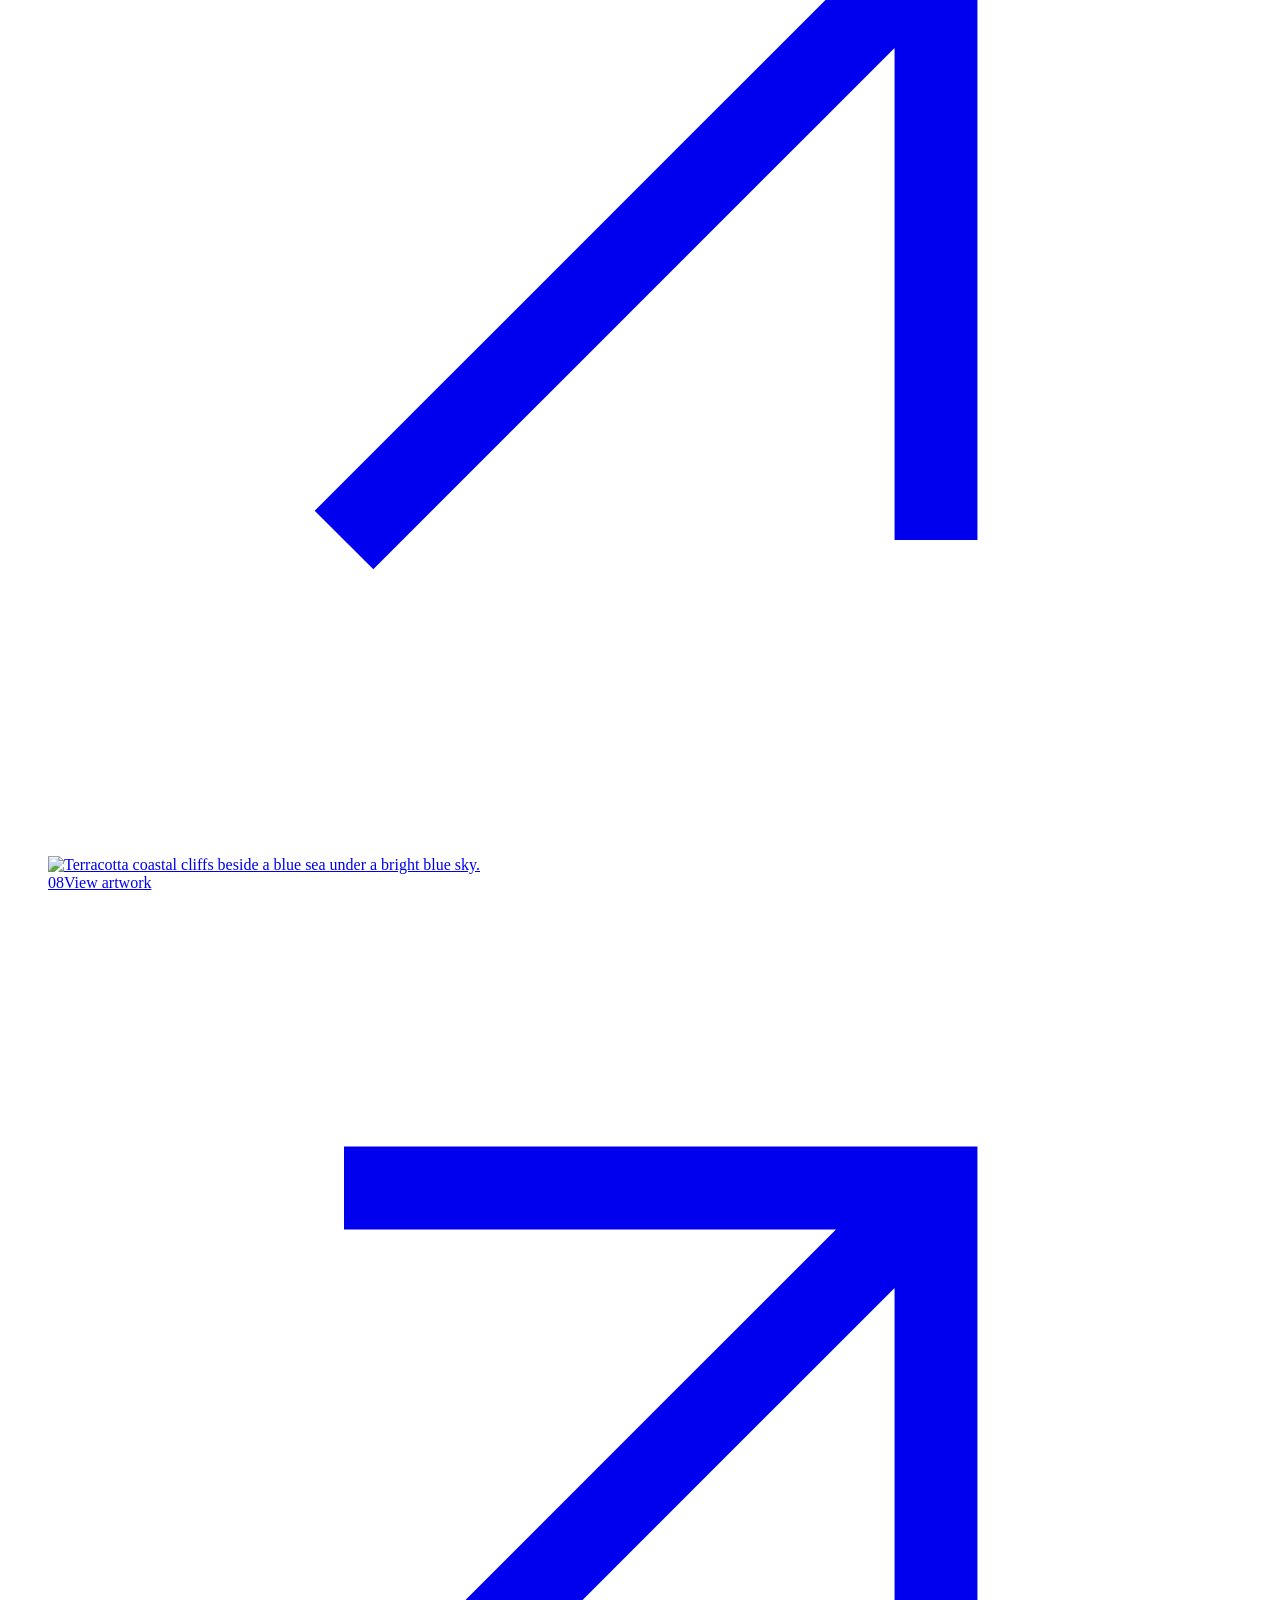
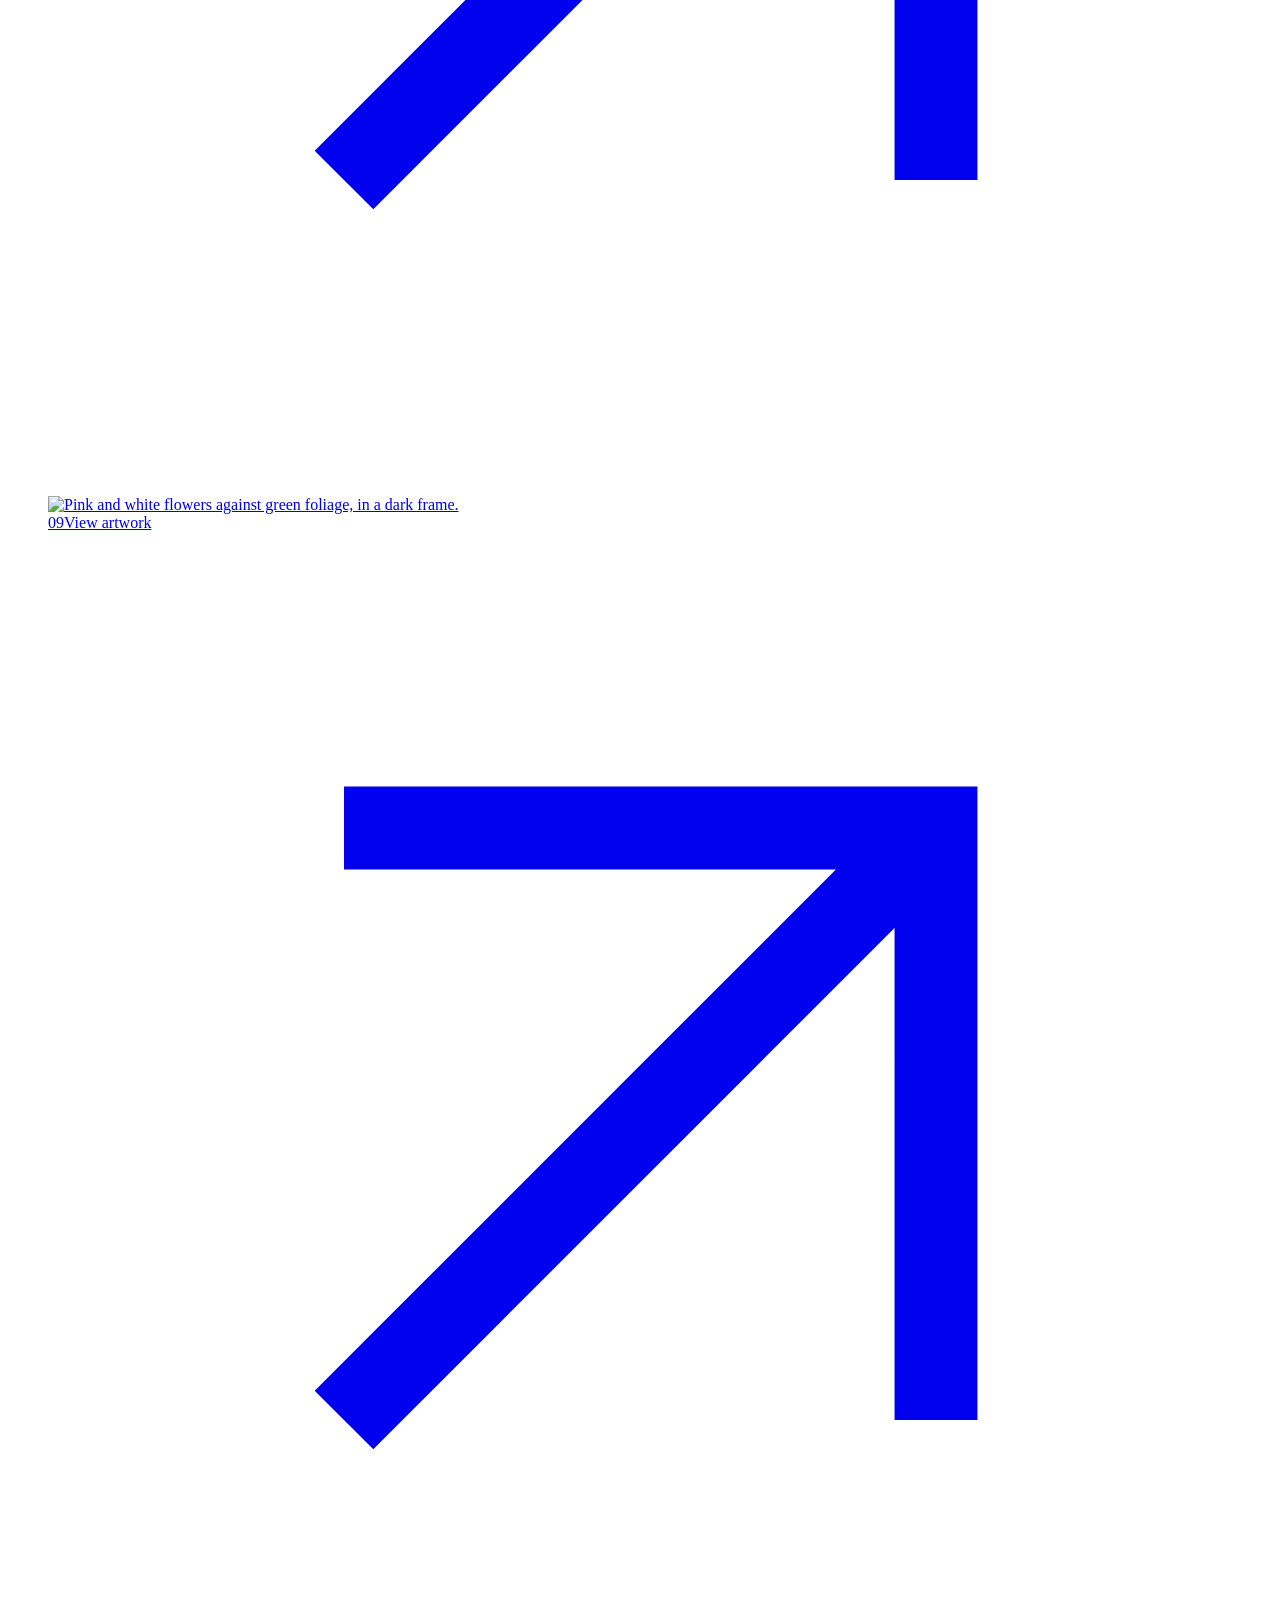
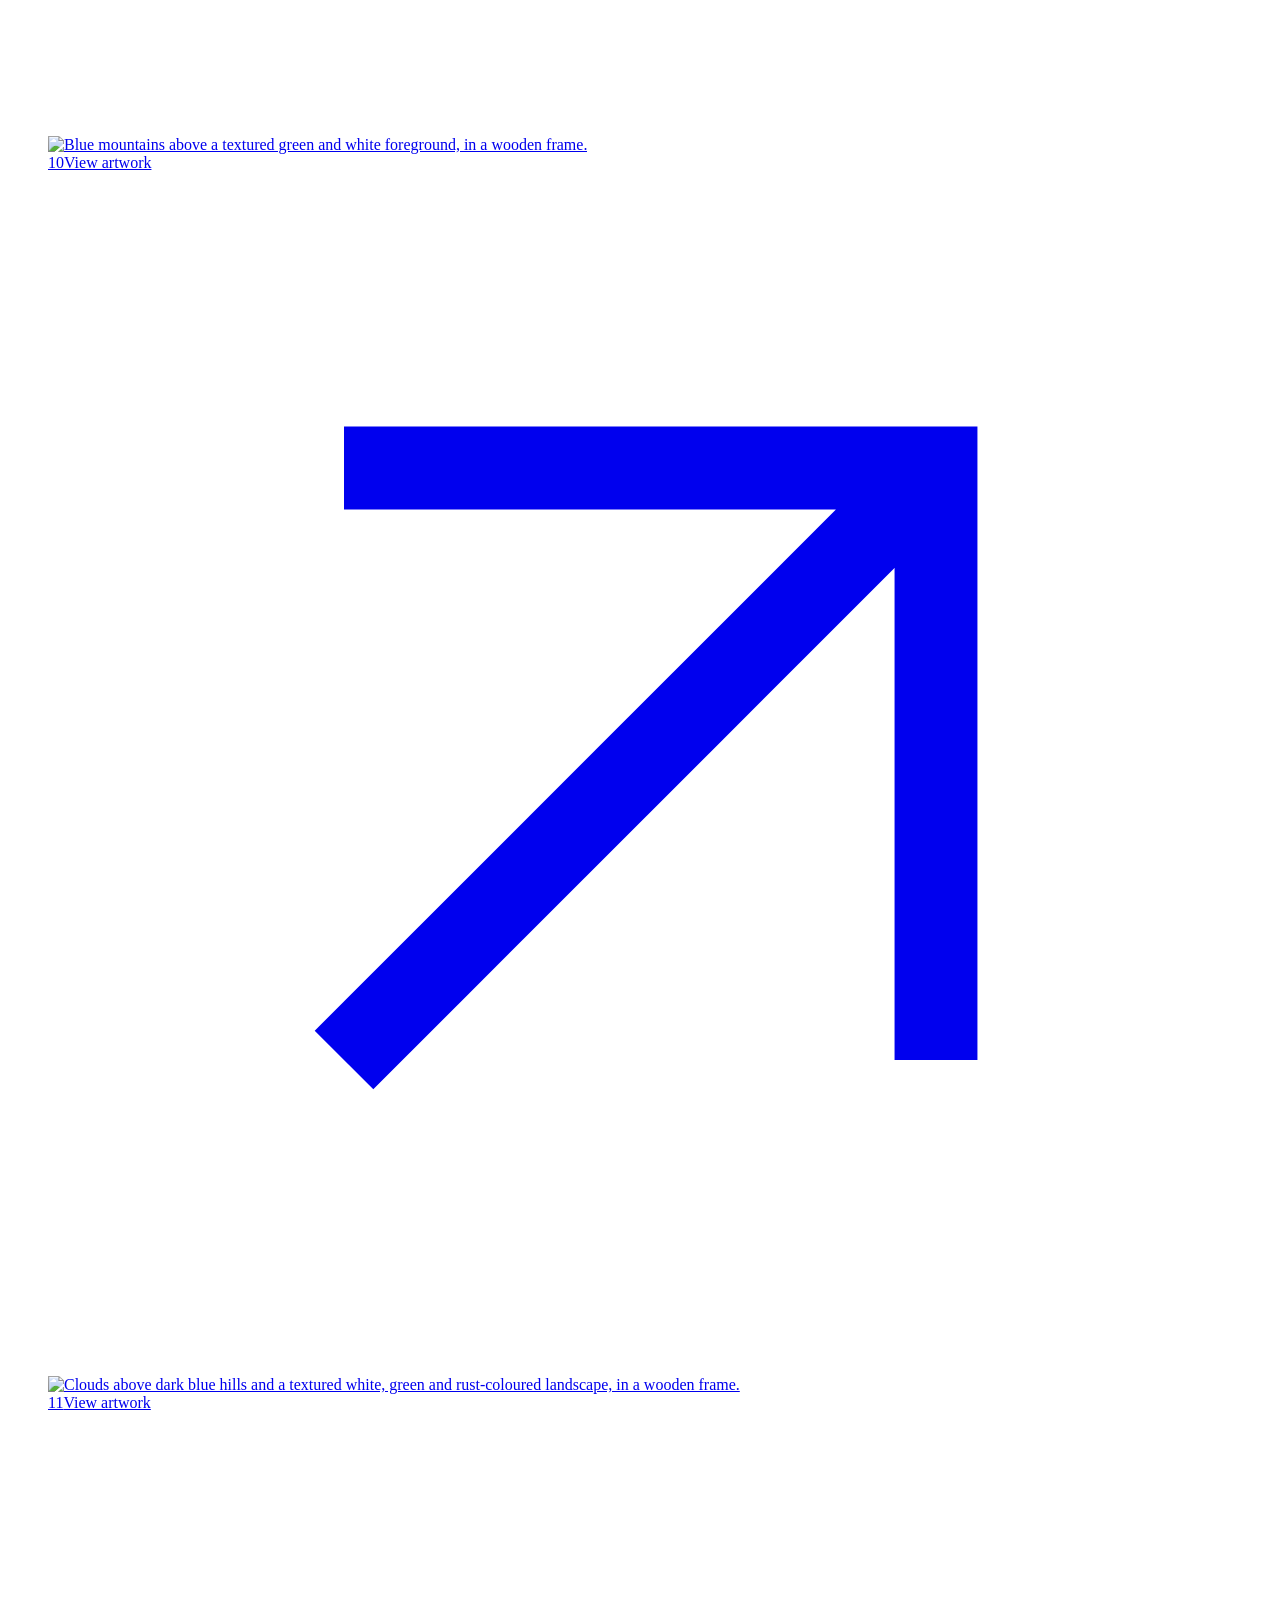
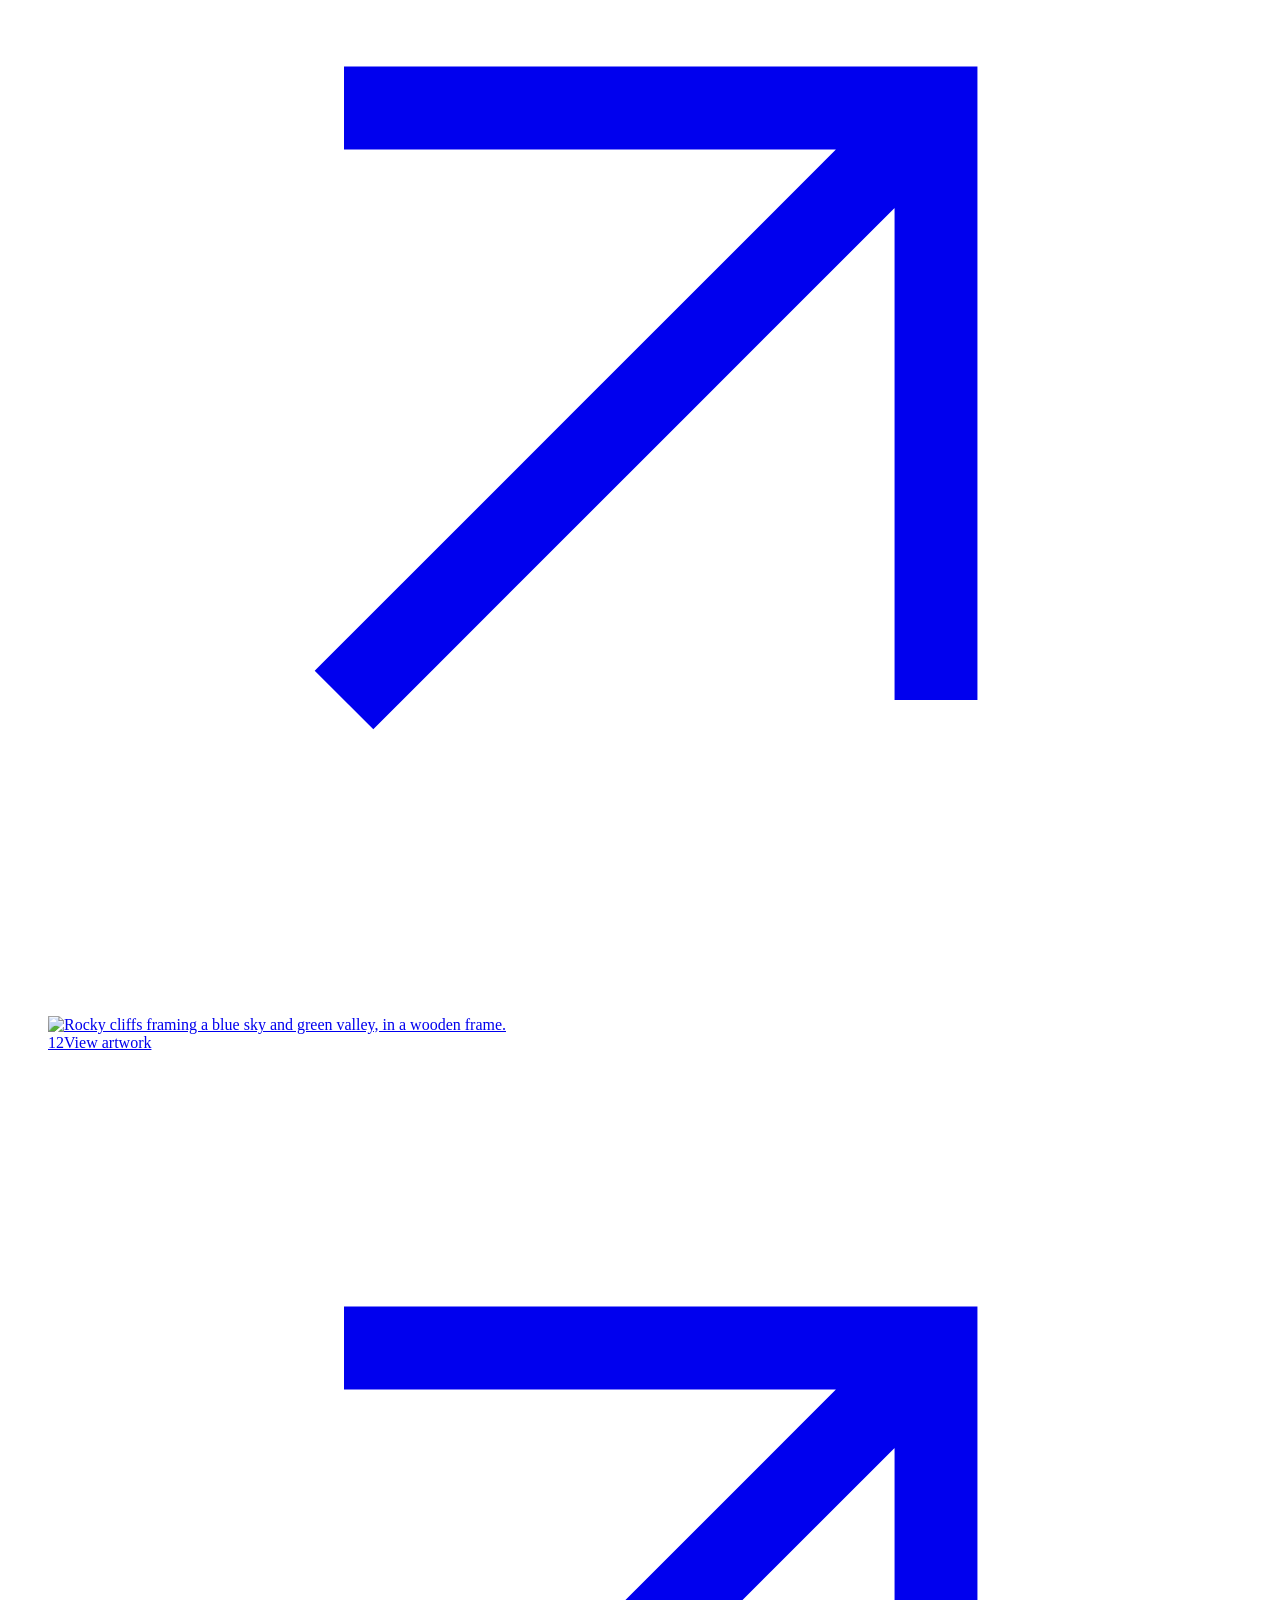
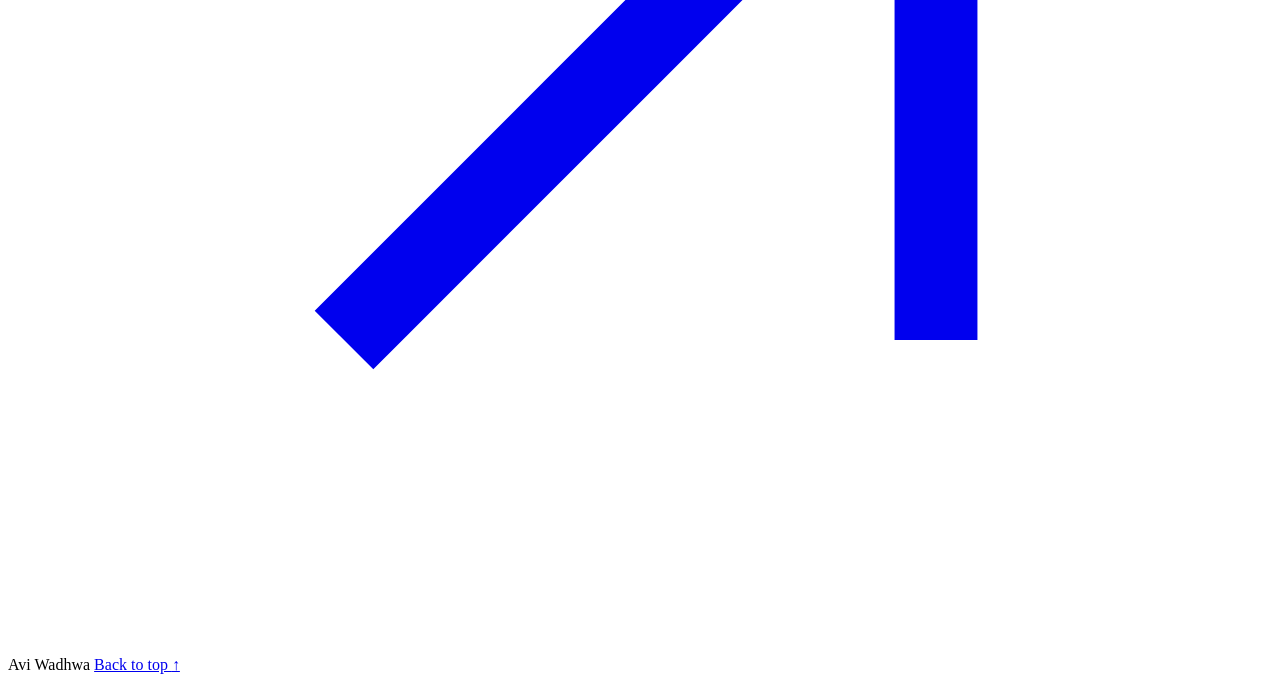
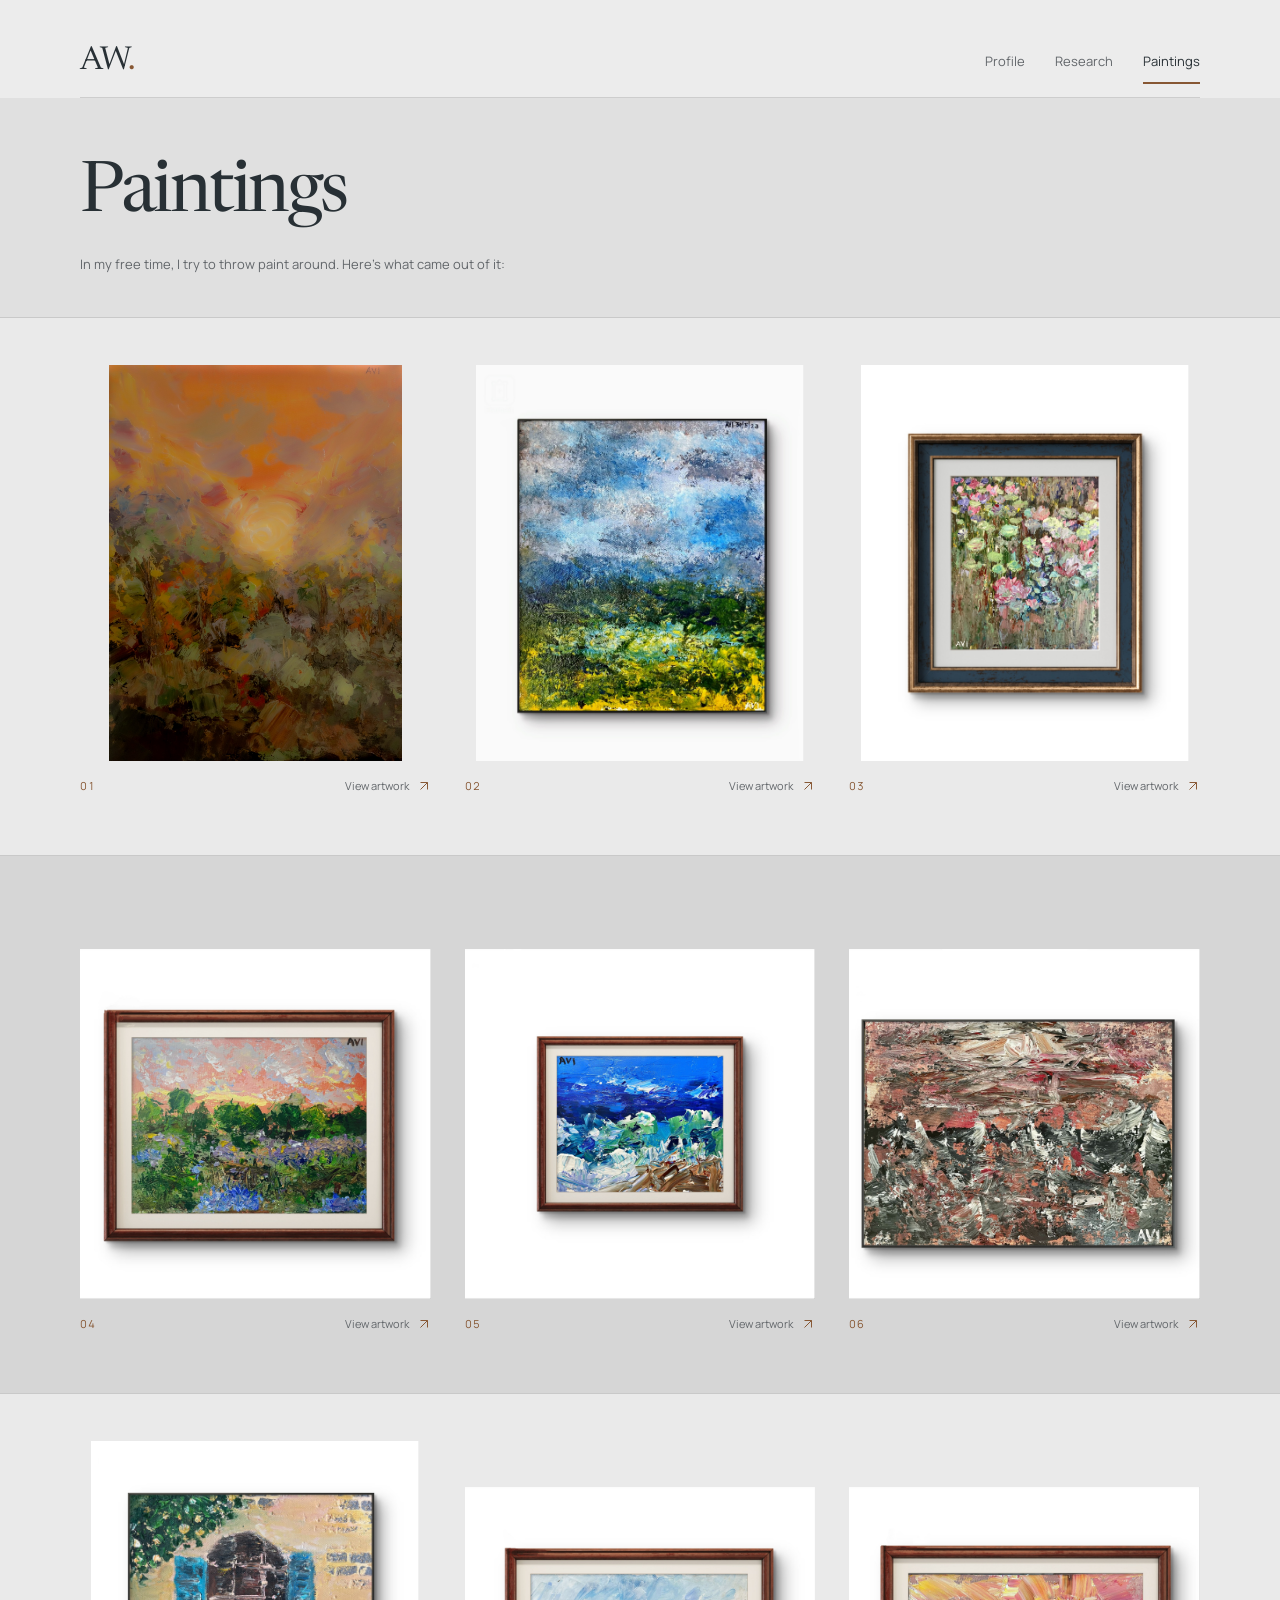
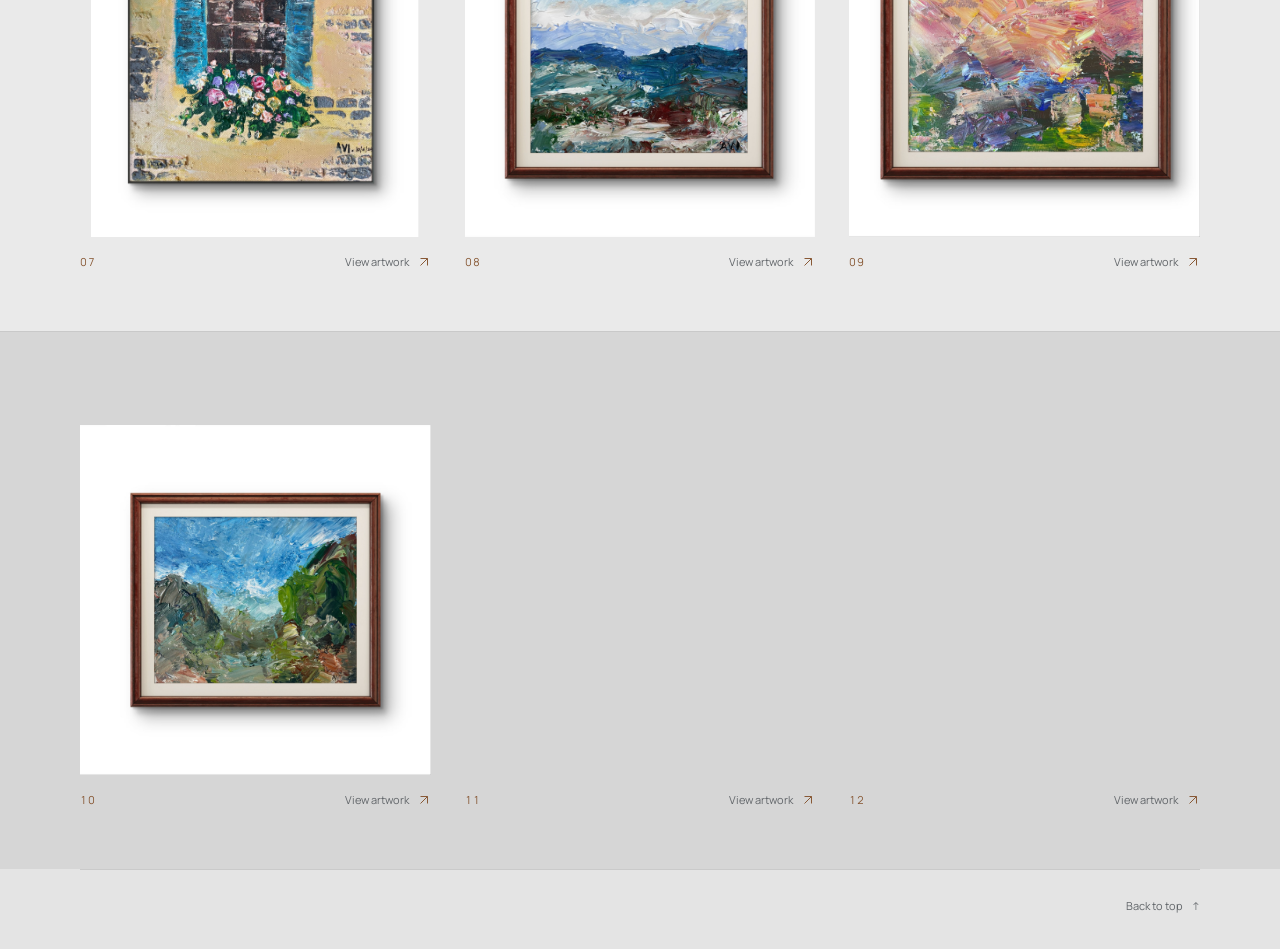
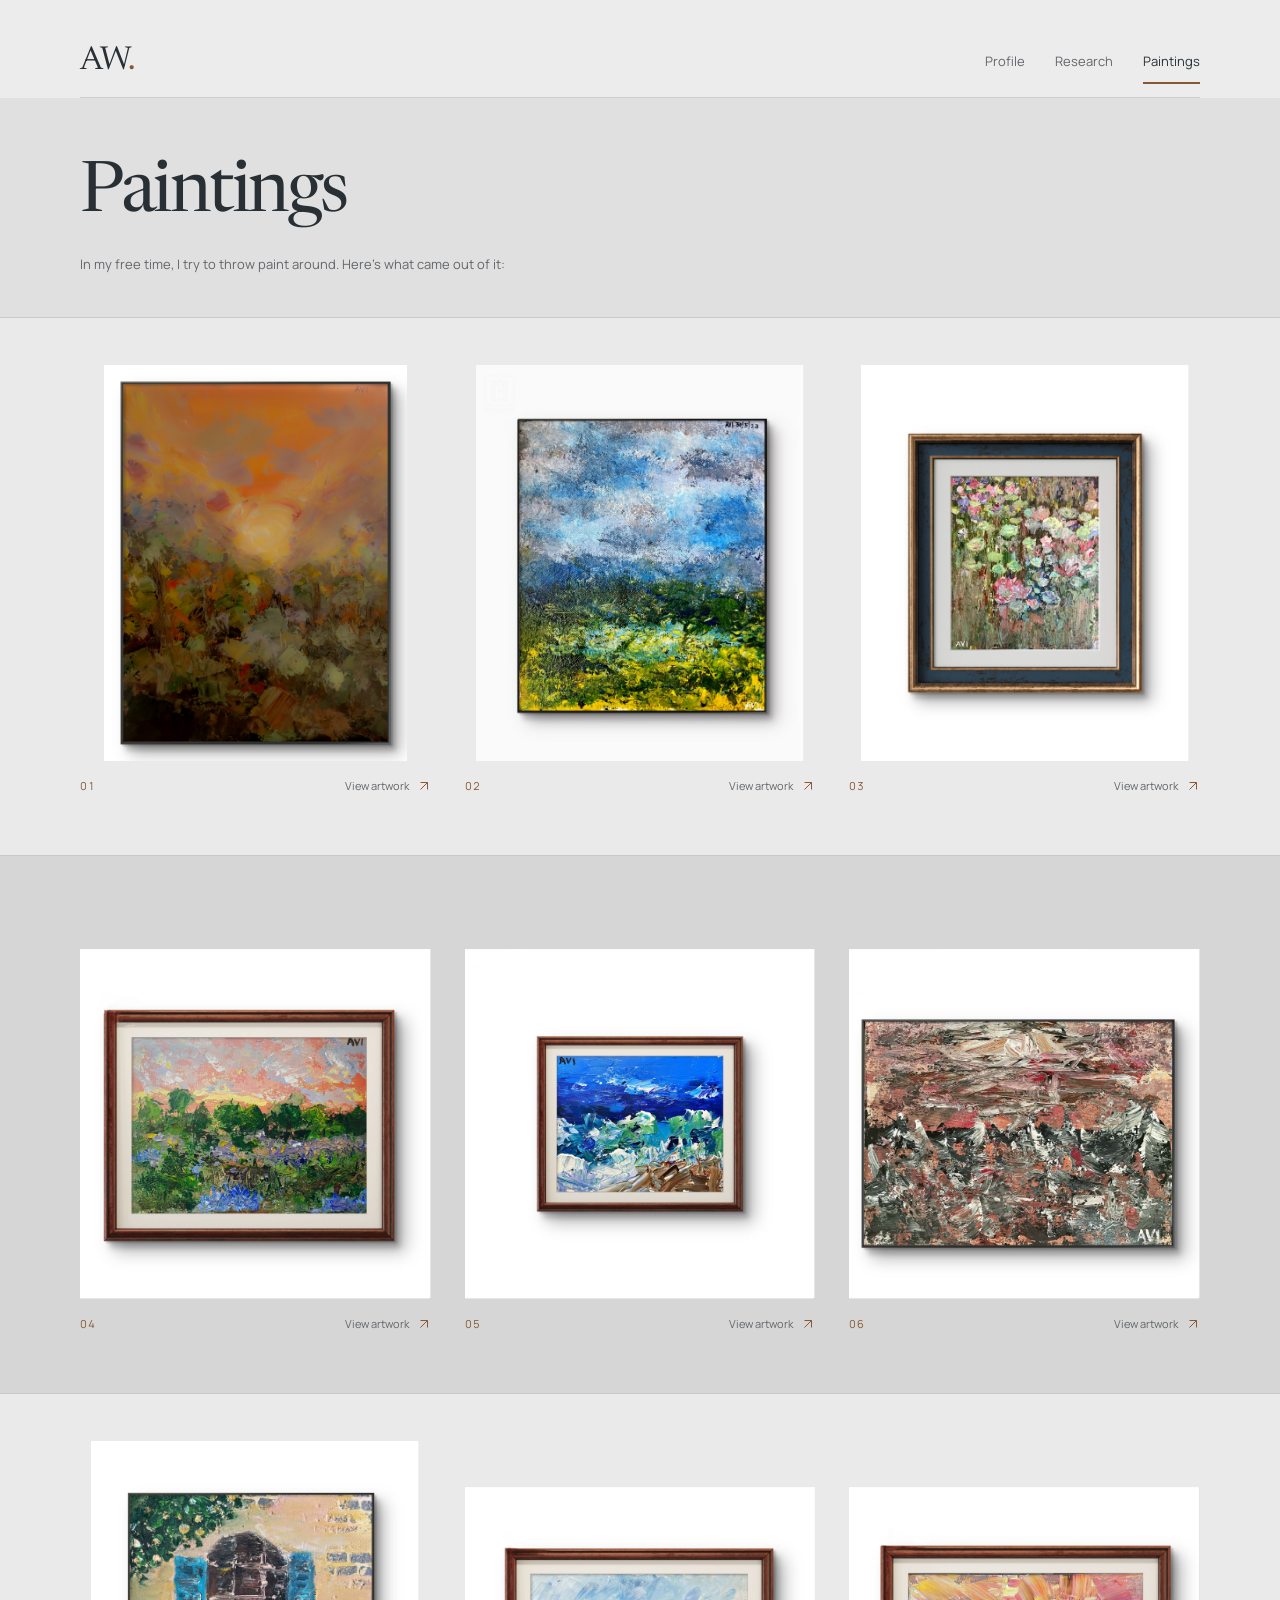
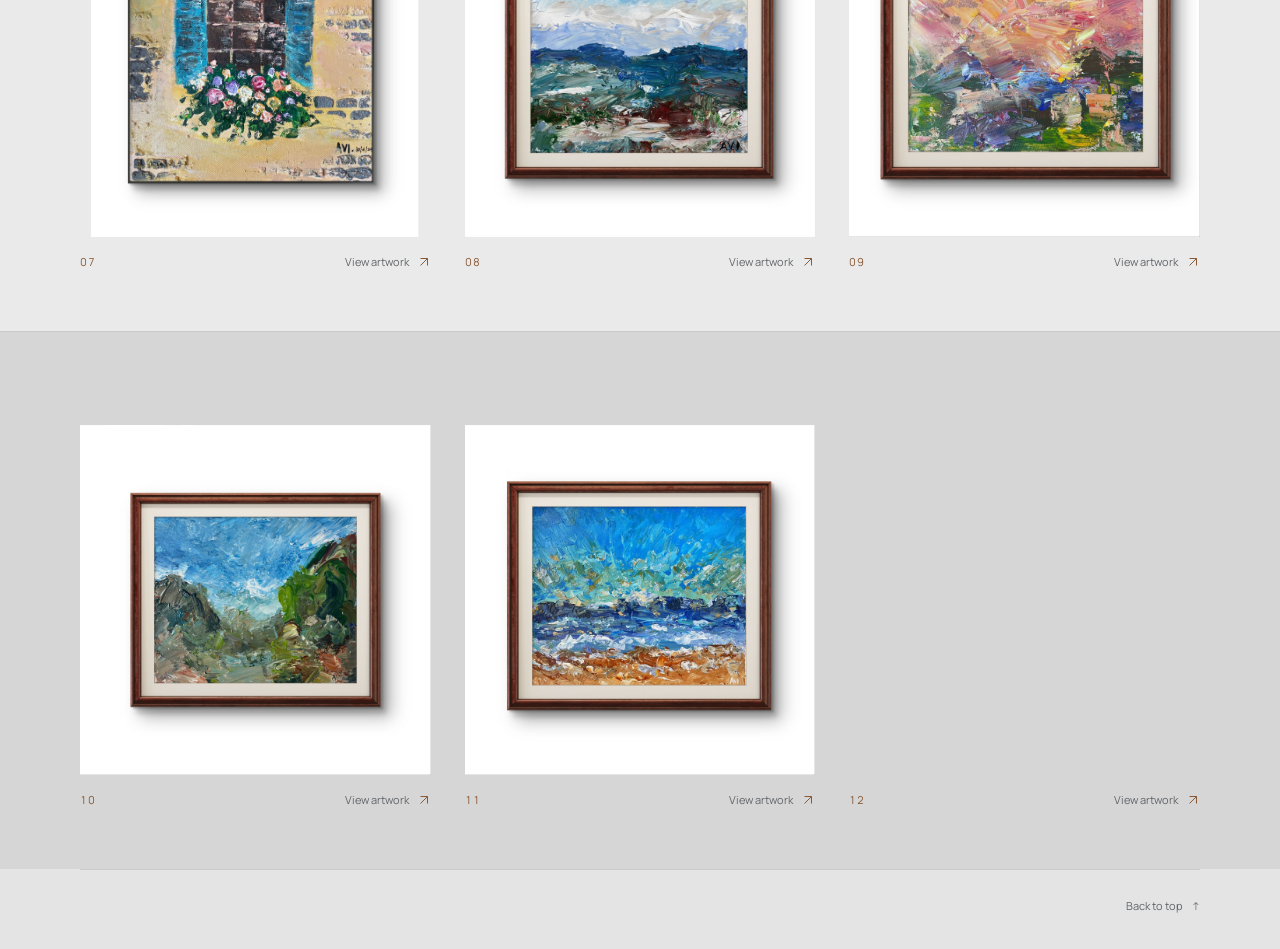
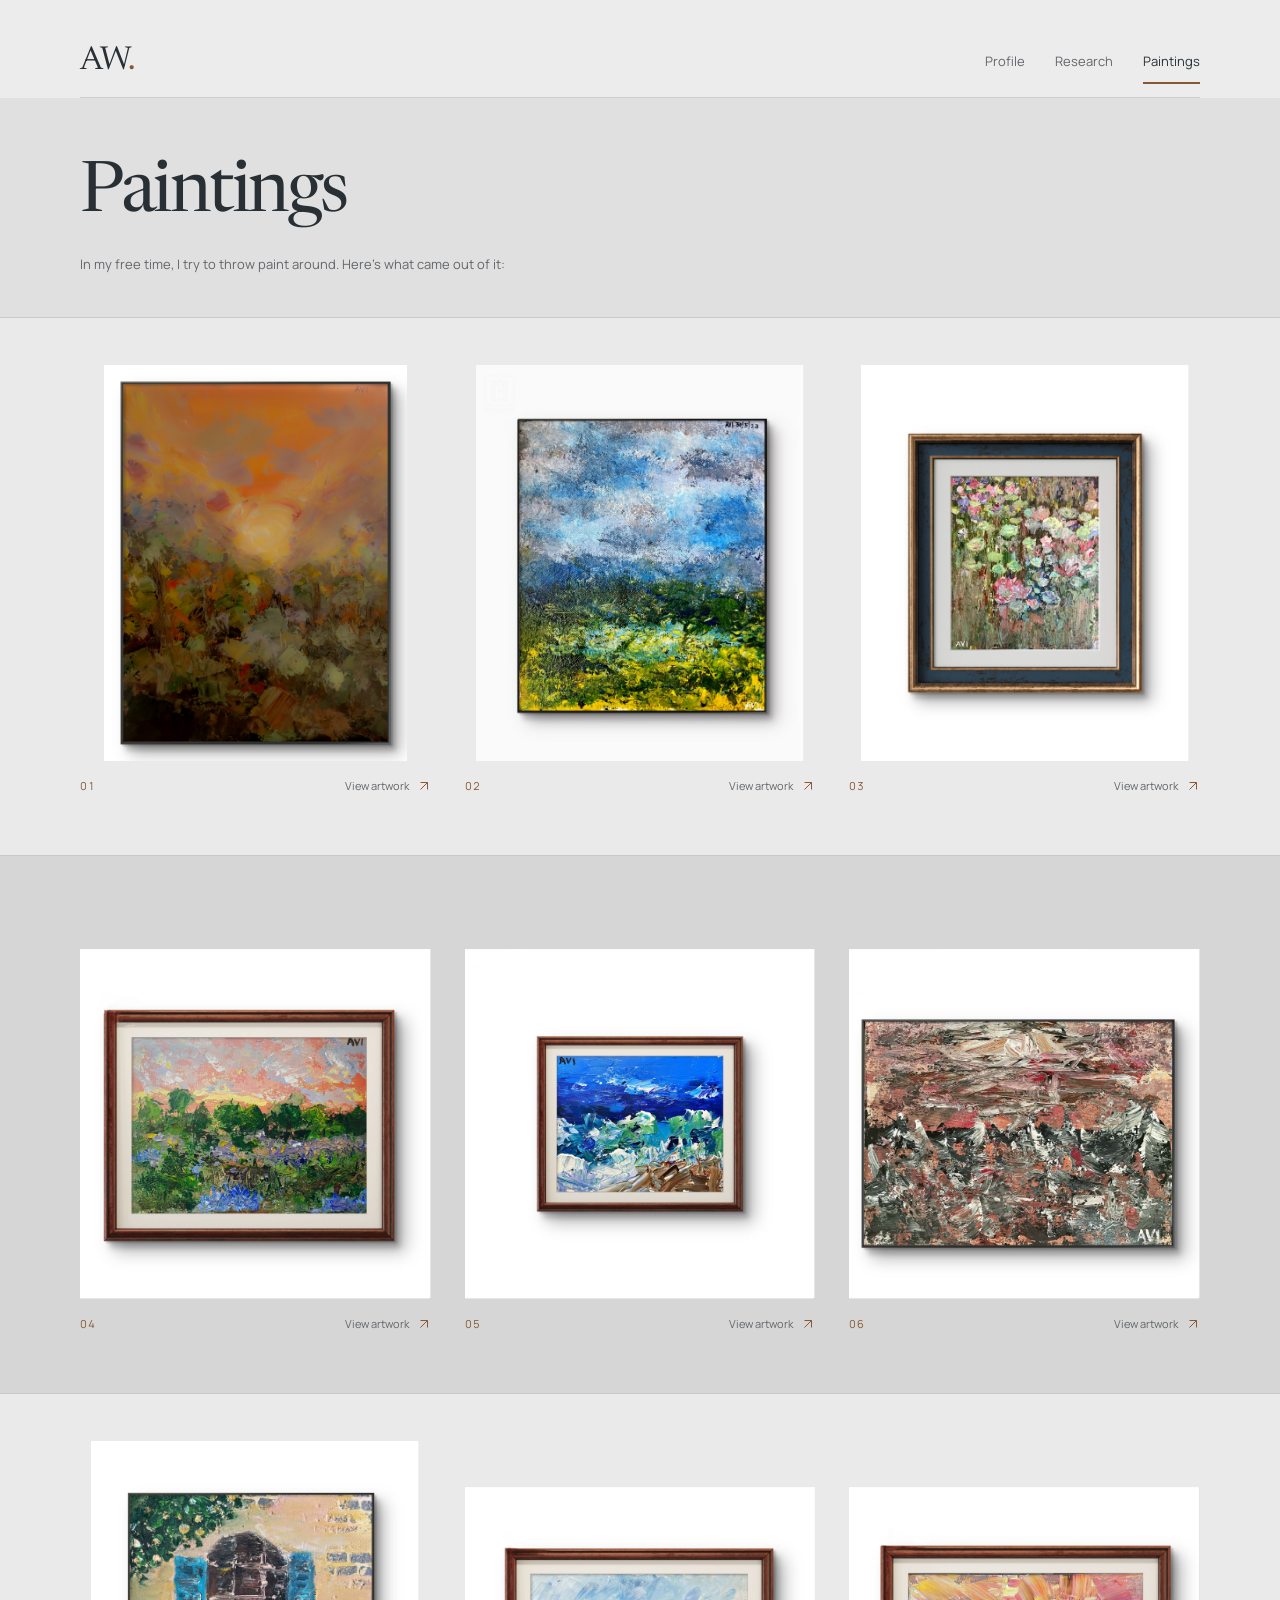
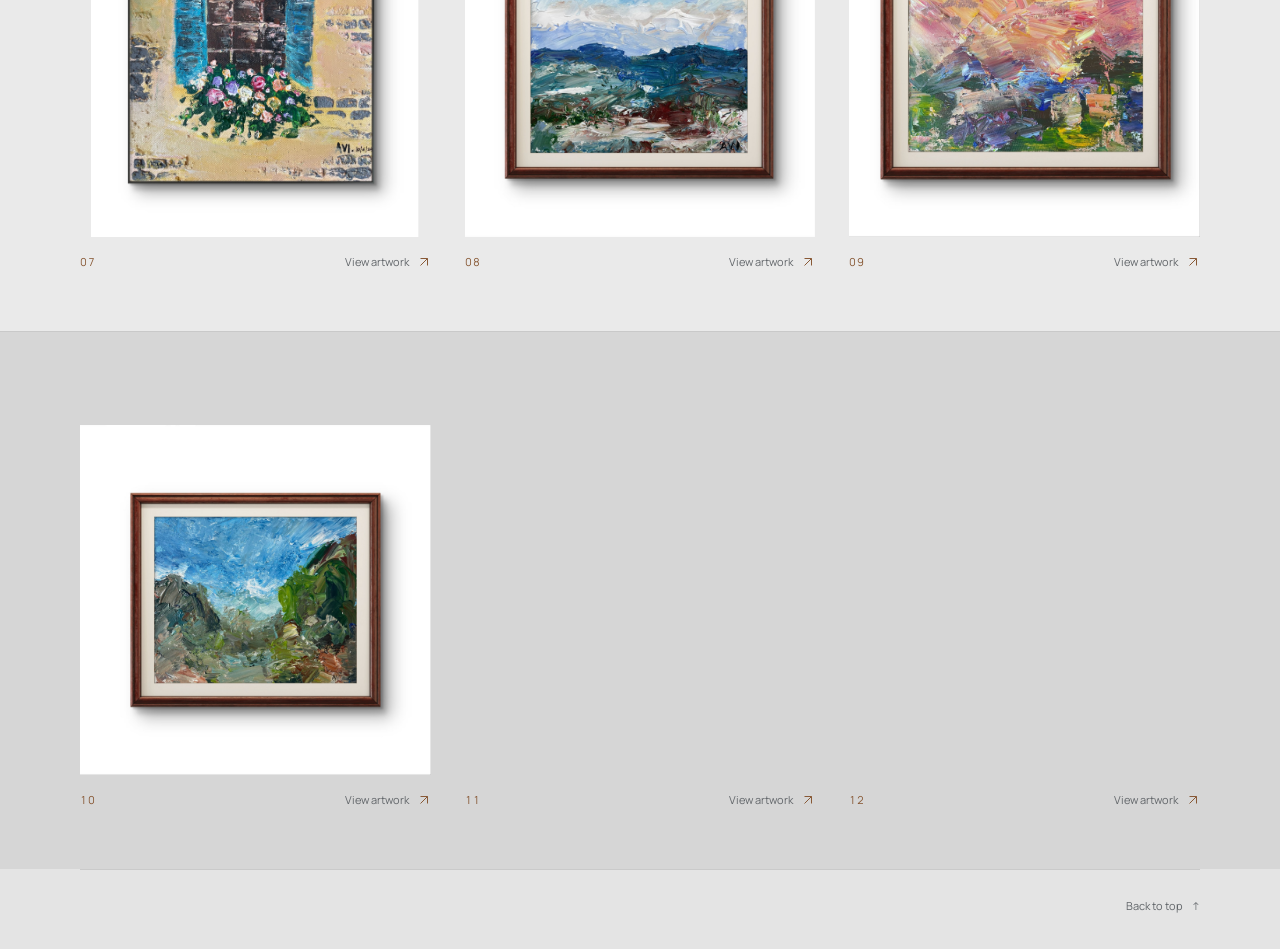
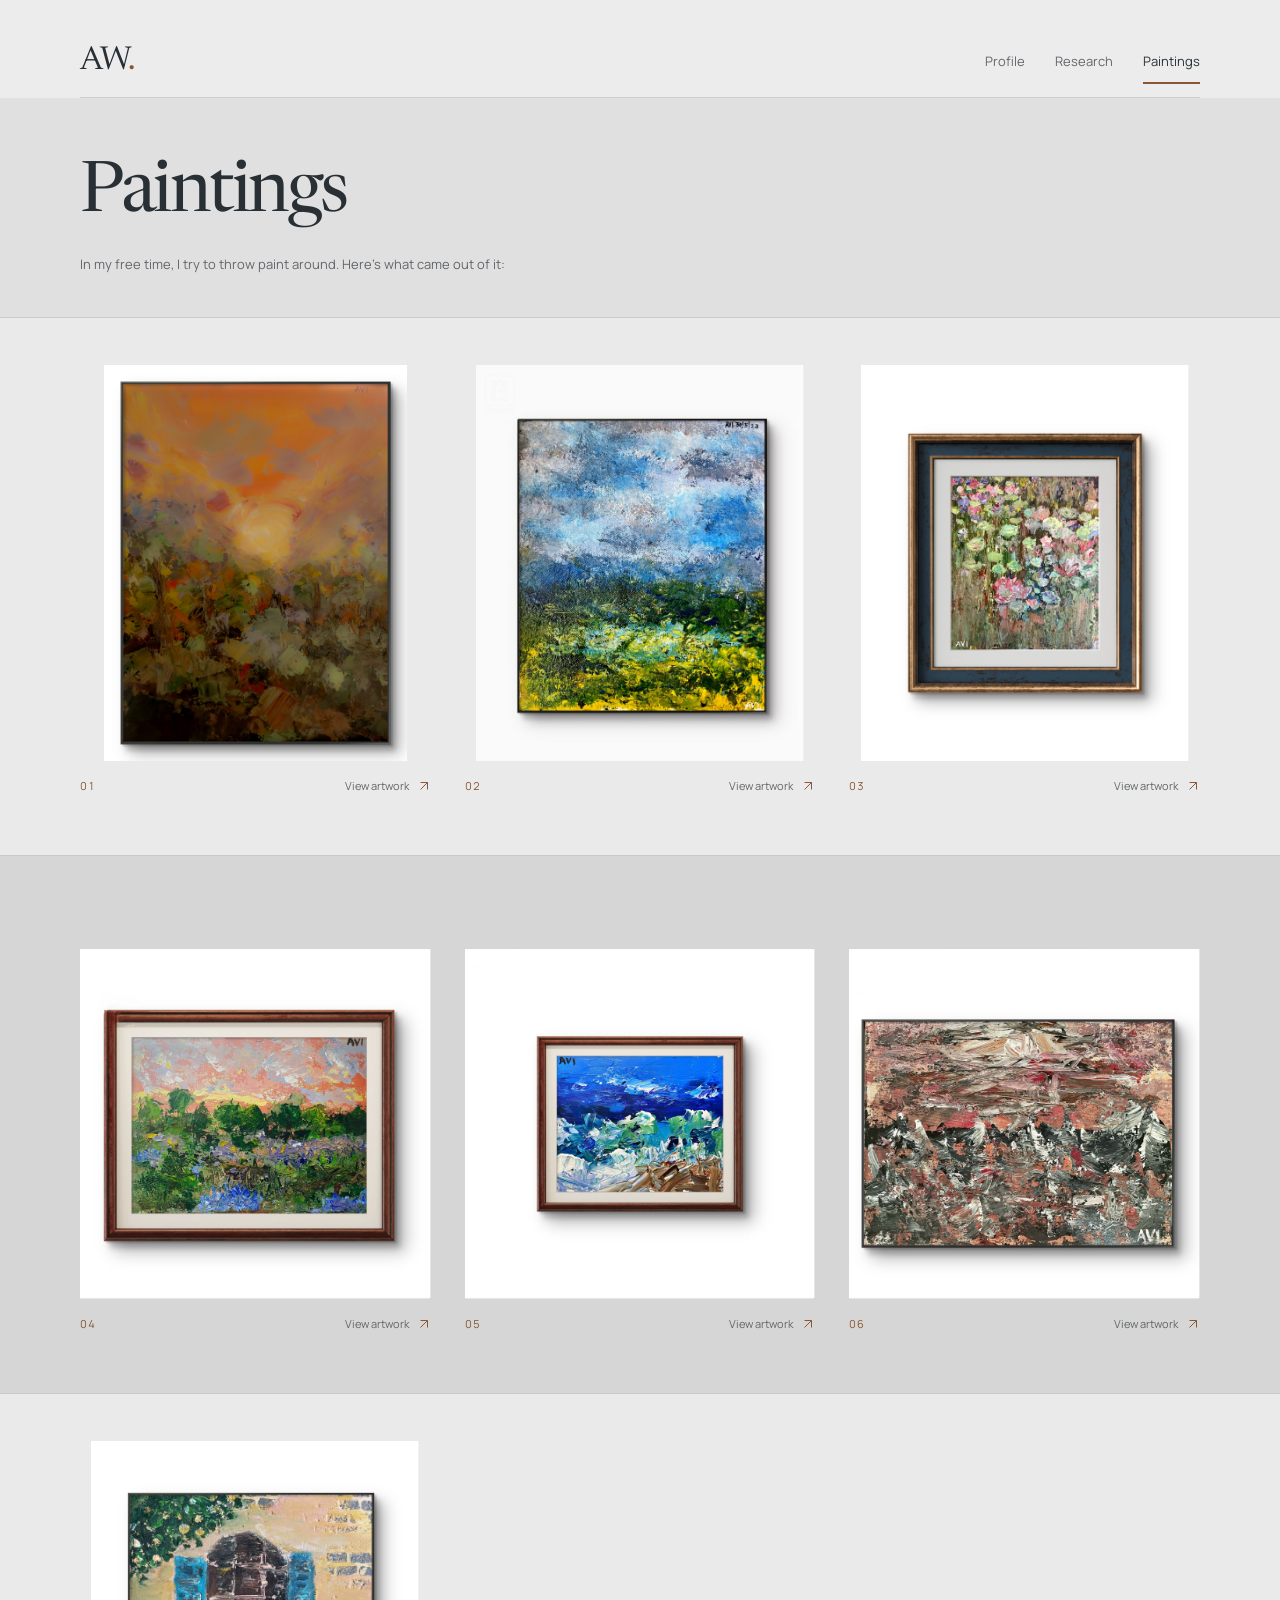
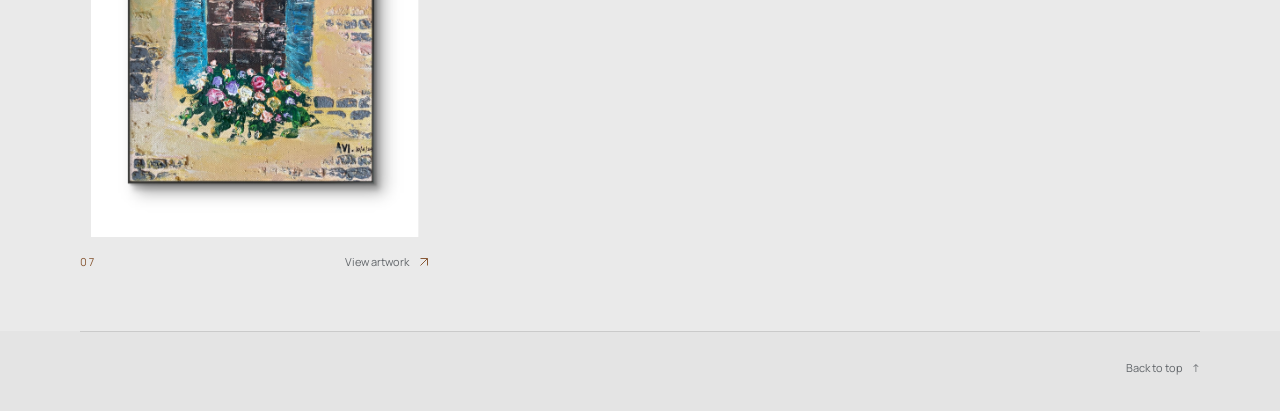
